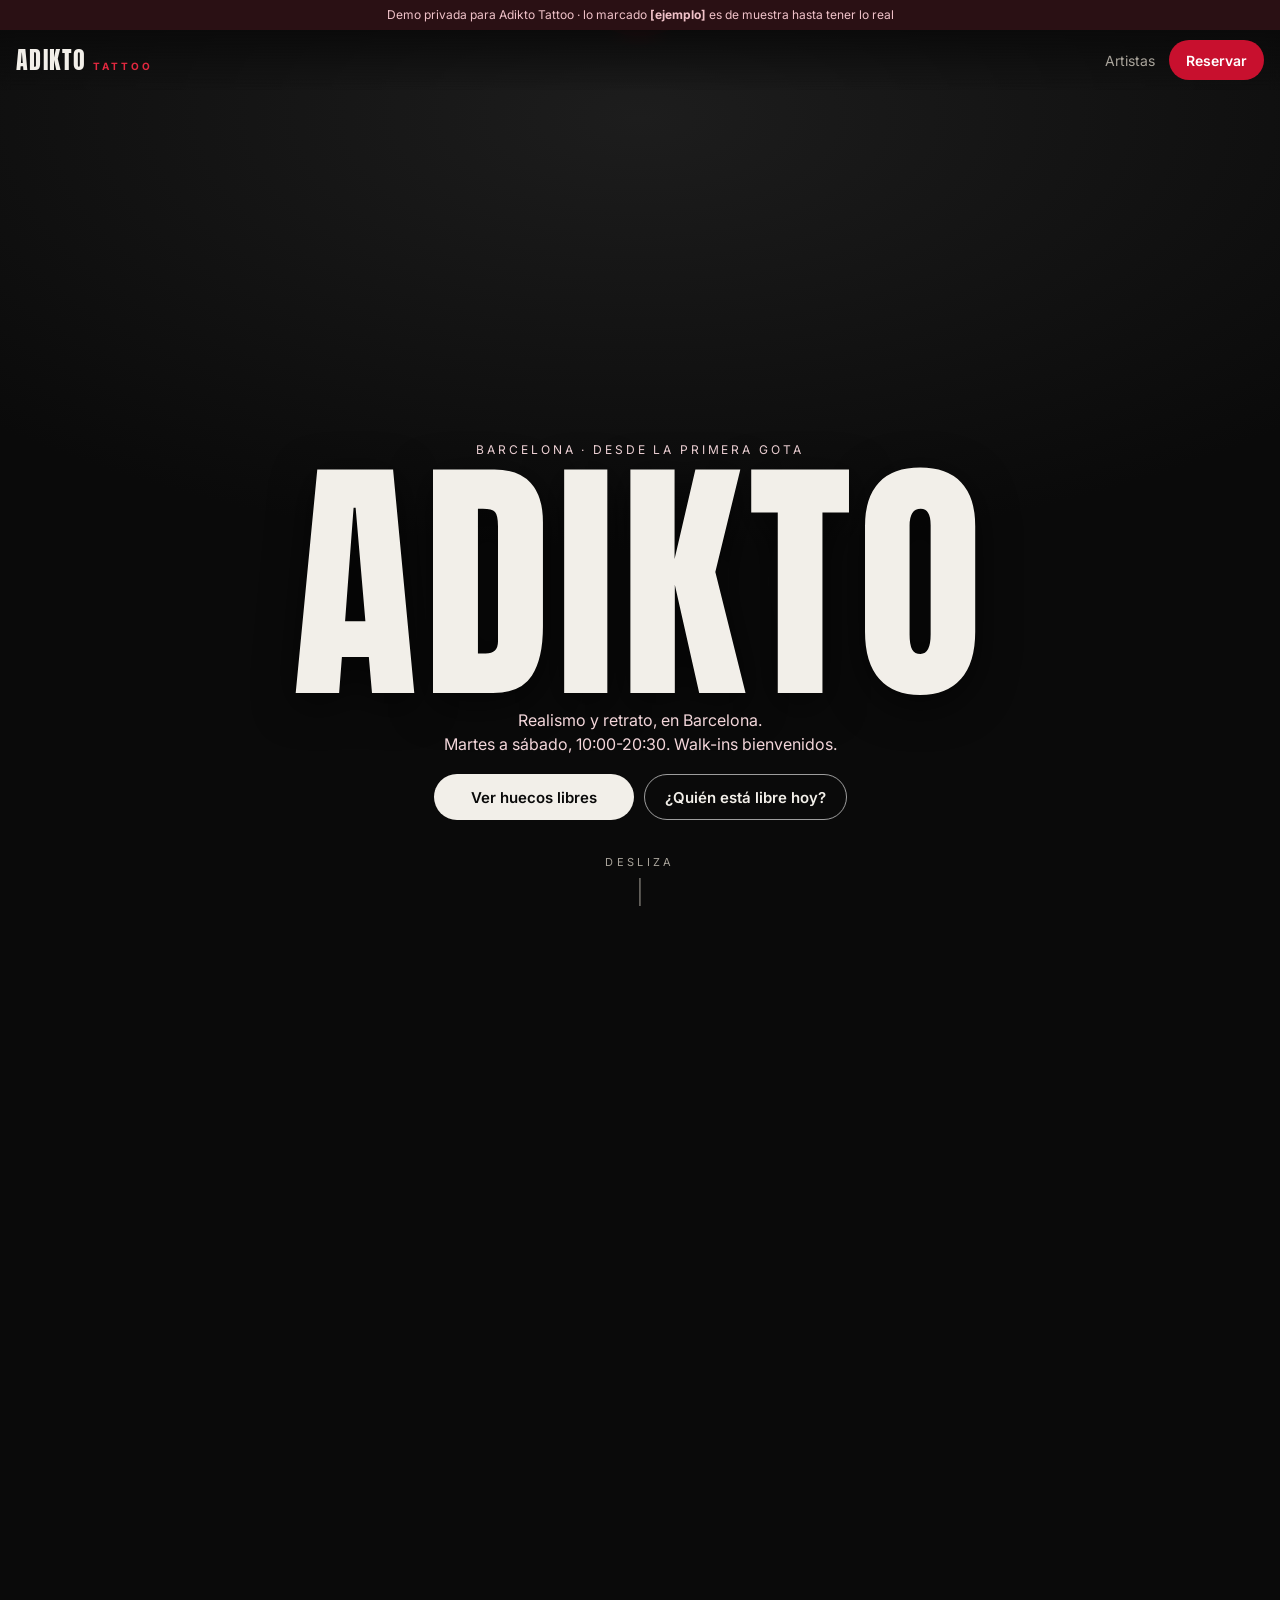
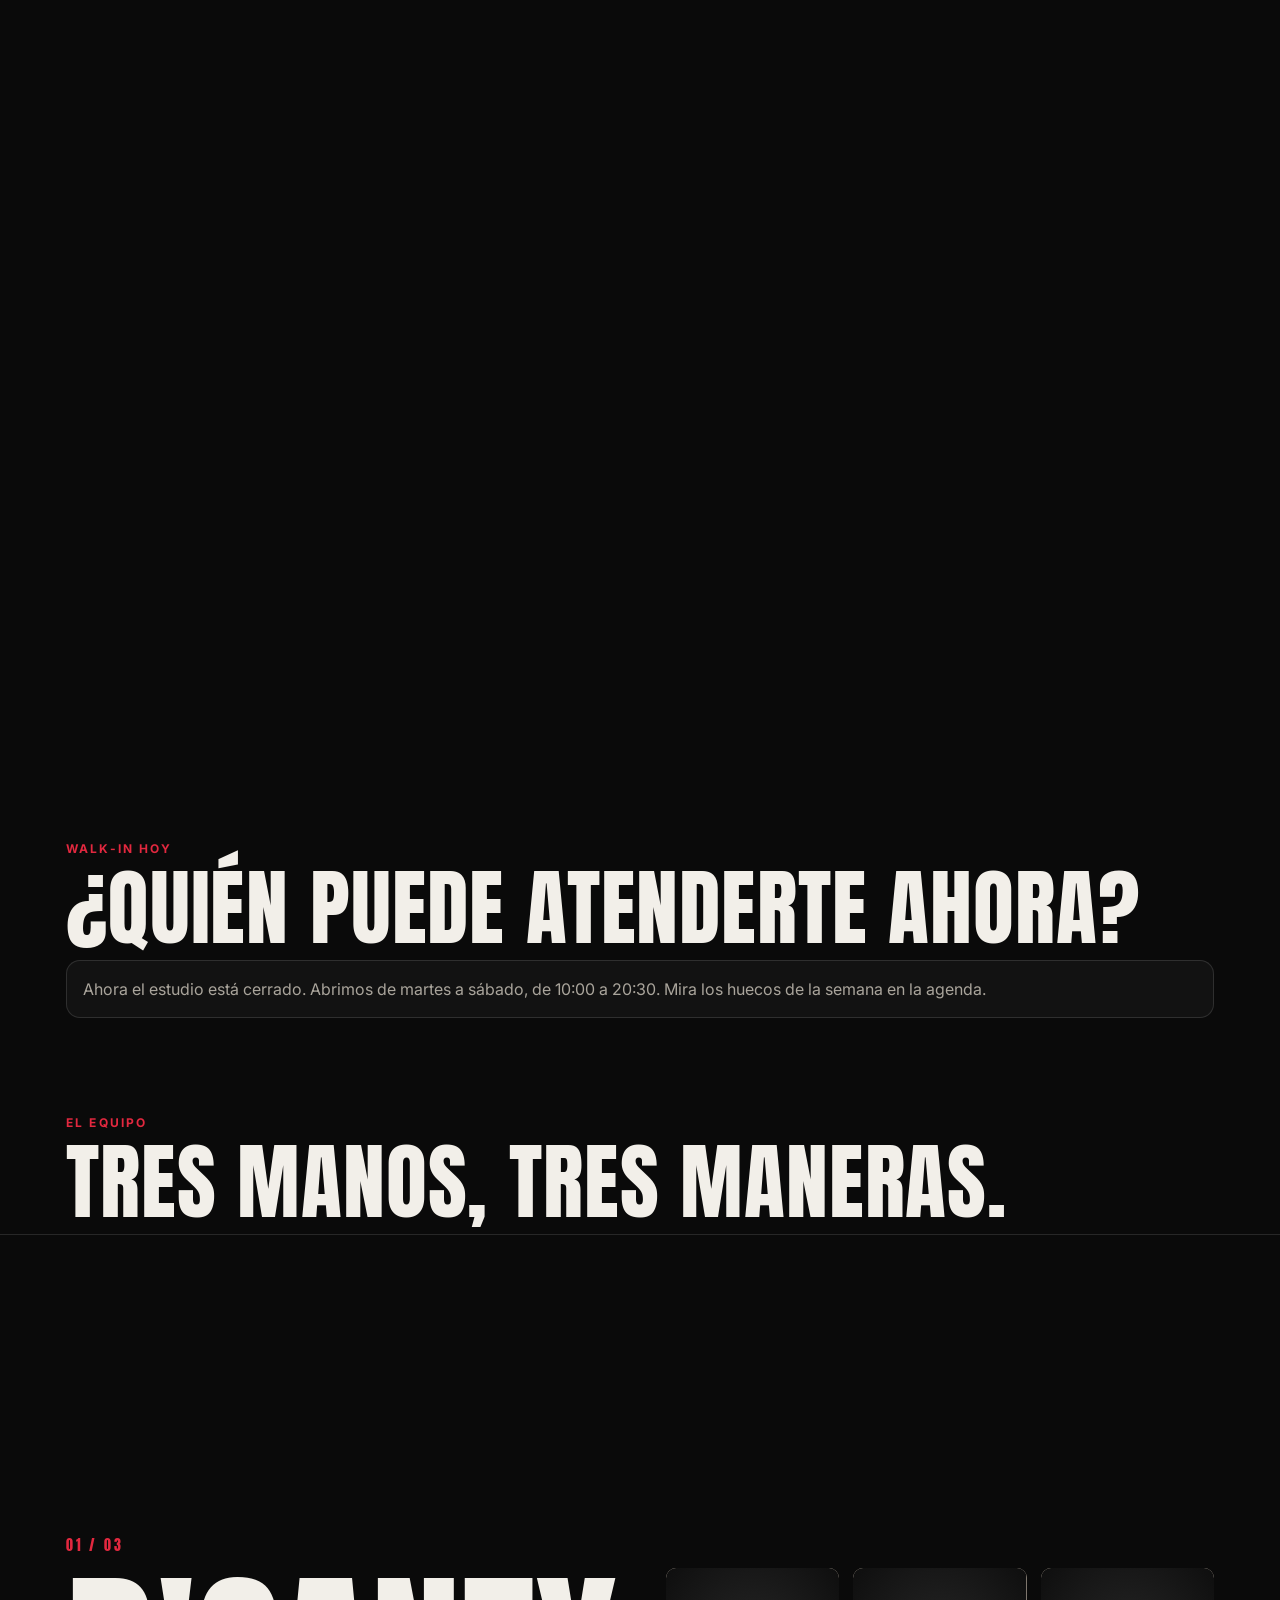
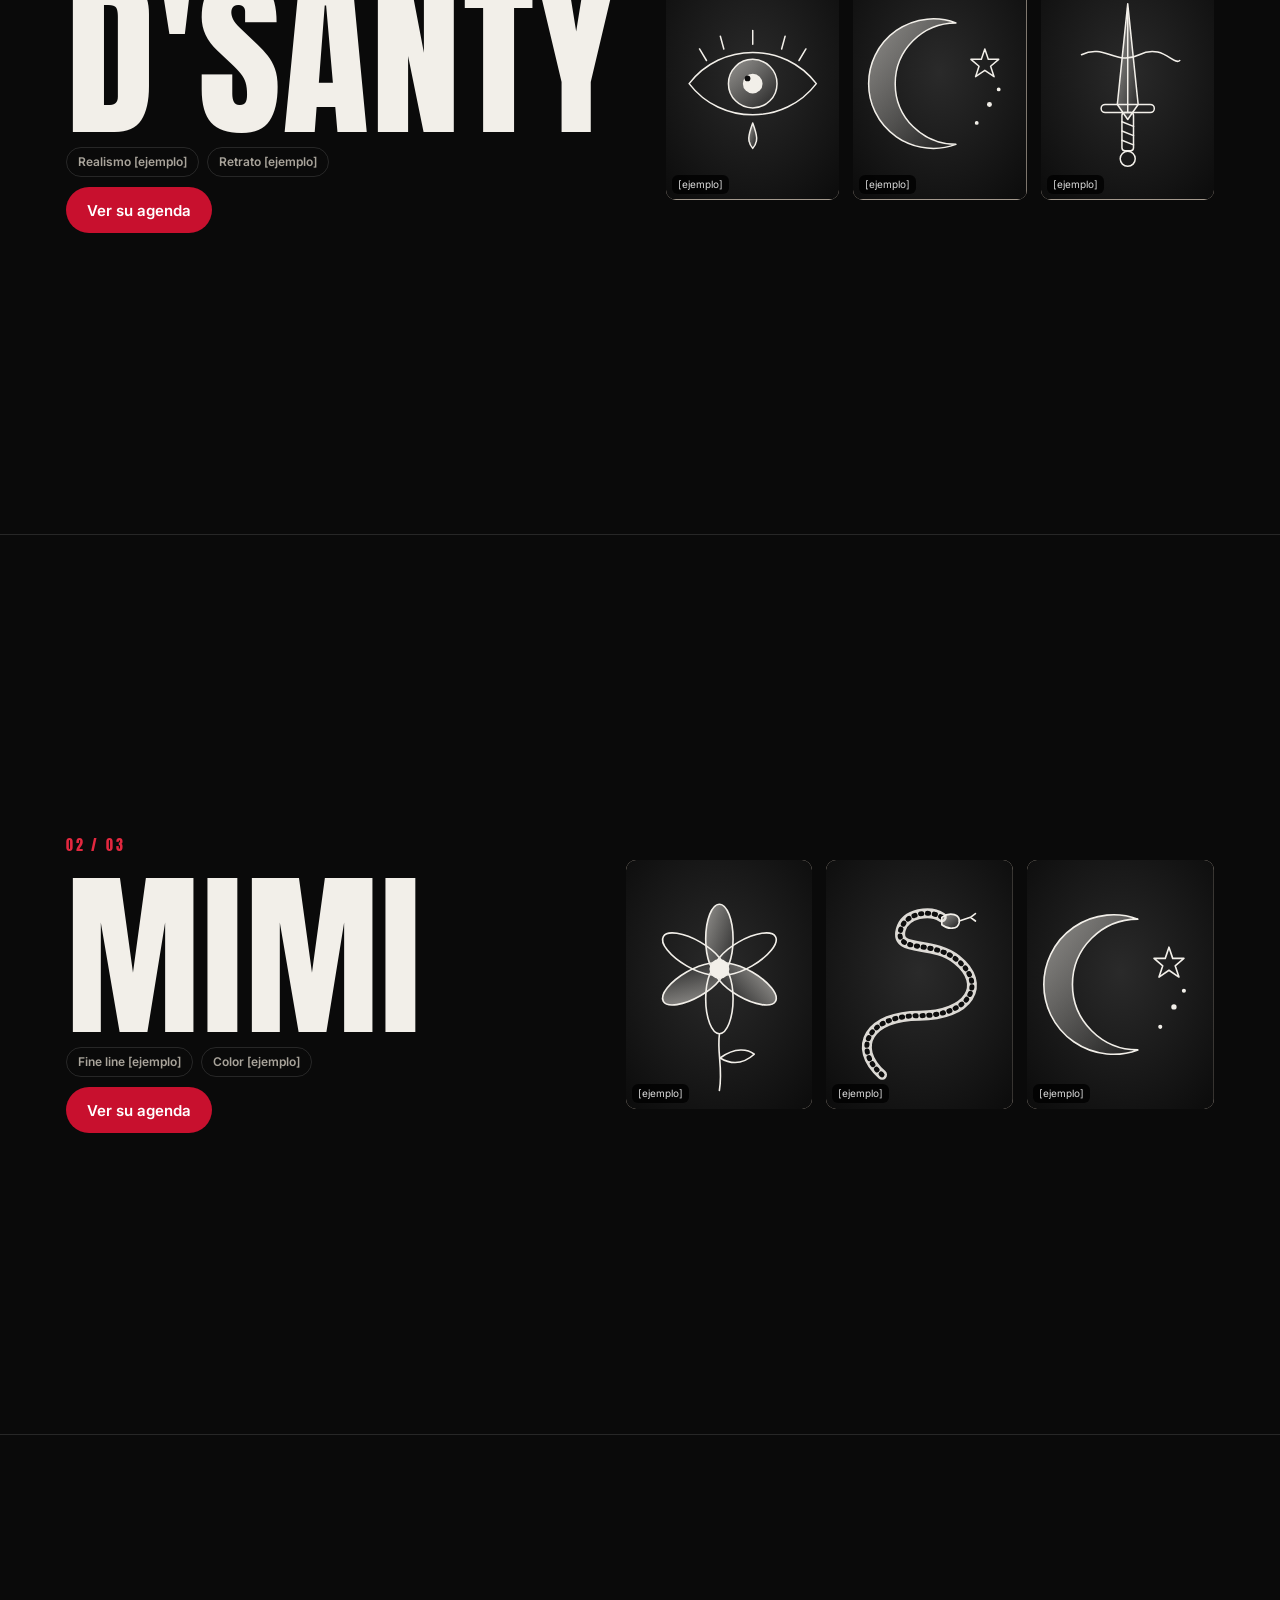
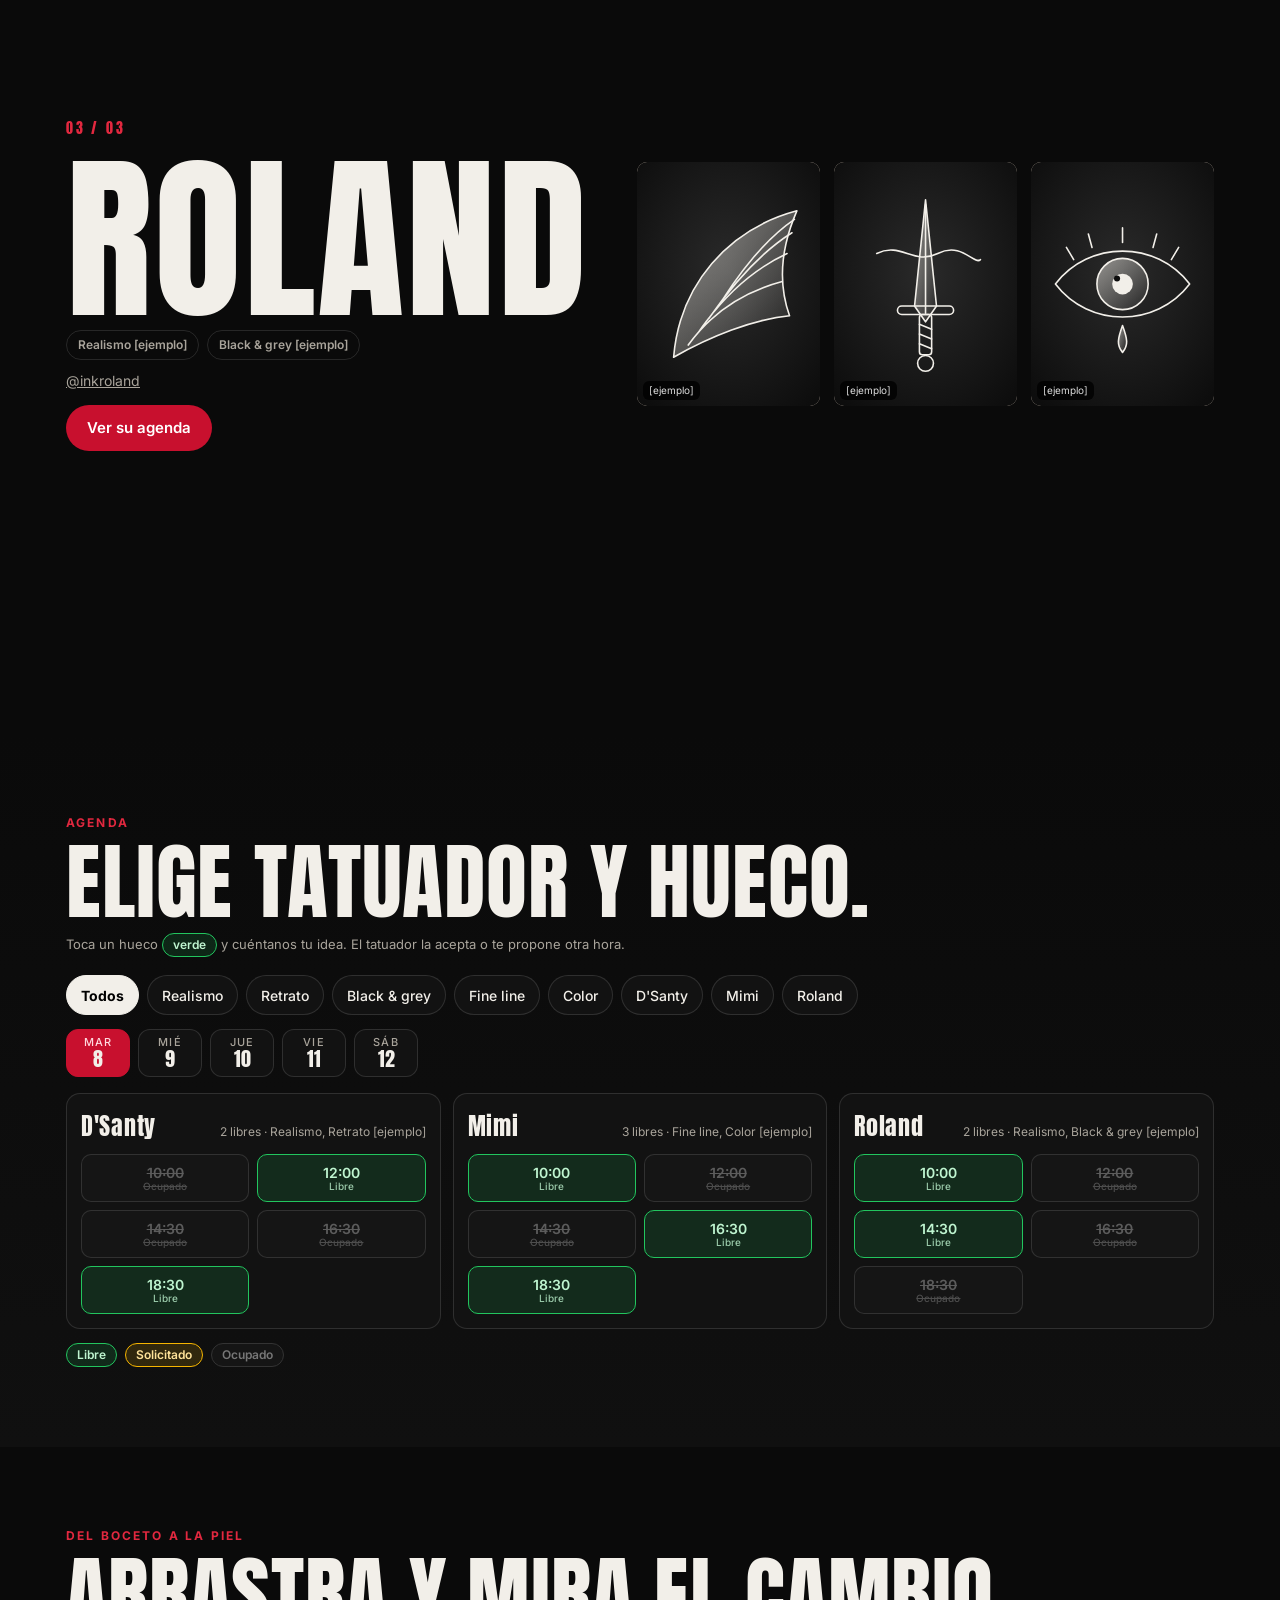
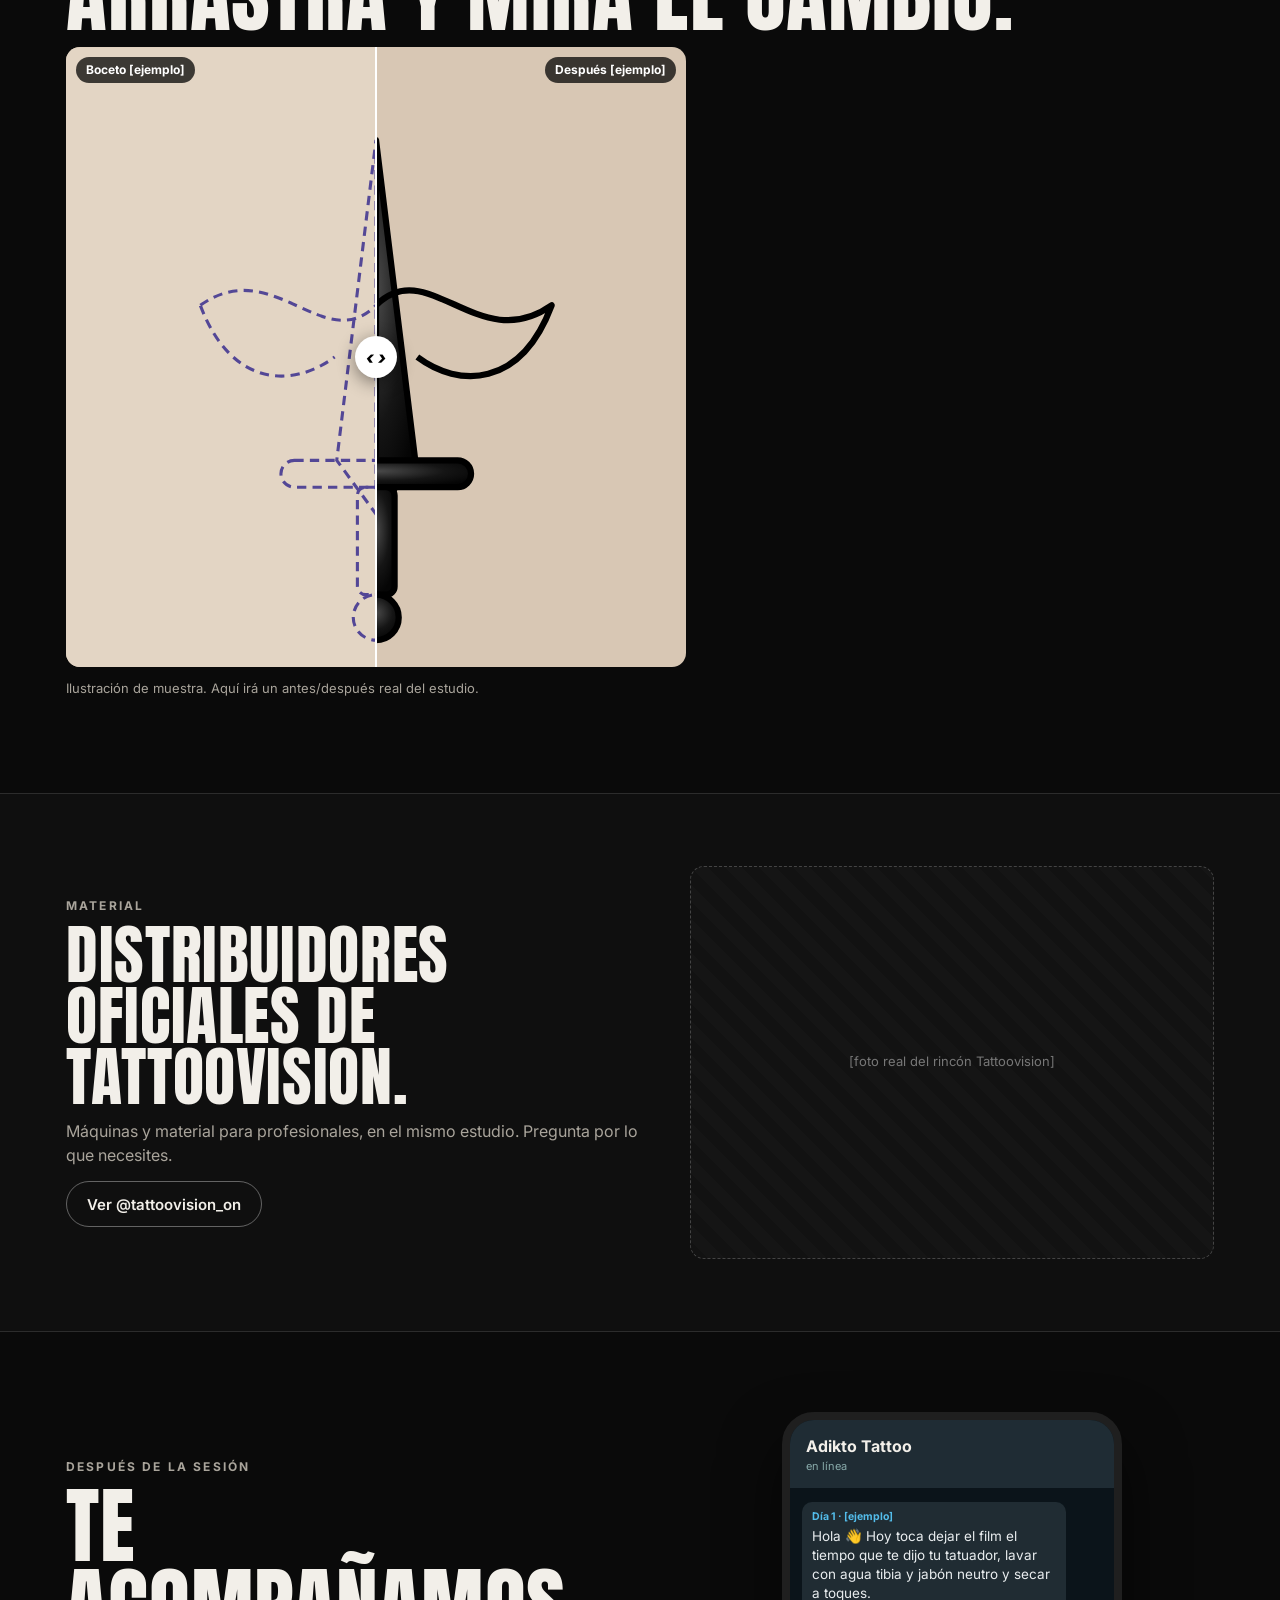
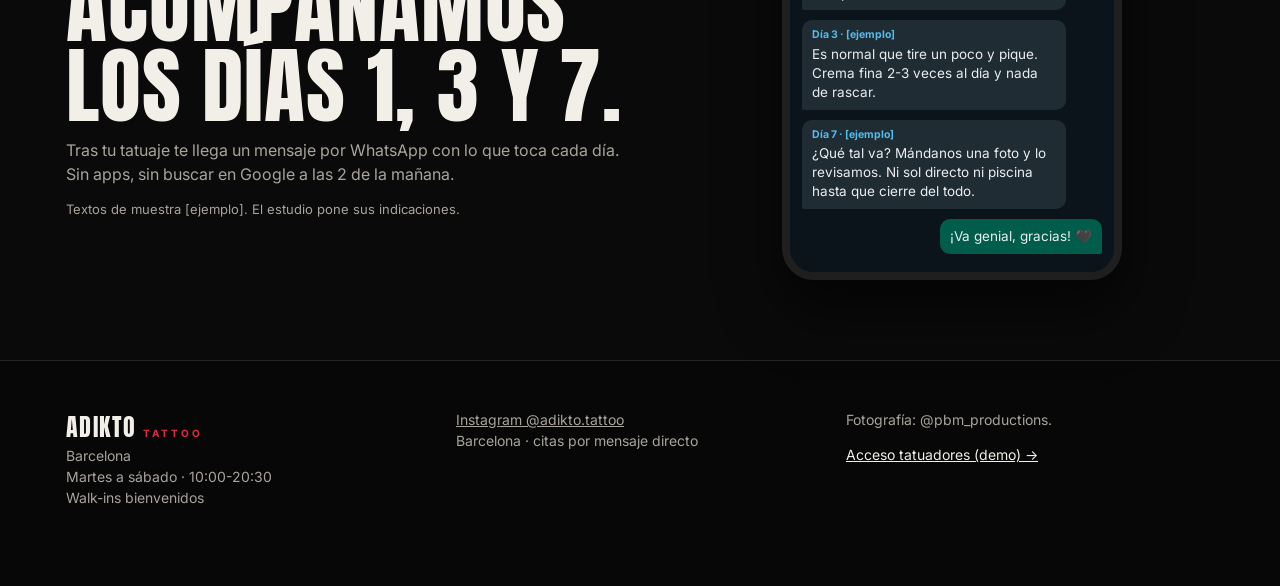
==== adikto/index.html @ a3f1db1e "Demo Adikto Tattoo (agenda, panel del tatuador, walk-in y web) · genérica con datos de su Instagram " ====
<!doctype html>
<html lang="es">
<head>
<meta charset="utf-8">
<meta name="viewport" content="width=device-width,initial-scale=1,viewport-fit=cover">
<meta name="robots" content="noindex,nofollow">
<link rel="icon" href="data:image/svg+xml,%3Csvg xmlns=%22http://www.w3.org/2000/svg%22 viewBox=%220 0 16 16%22%3E%3Ccircle cx=%228%22 cy=%229%22 r=%226%22 fill=%22%23c8102e%22/%3E%3C/svg%3E">
<title>Adikto Tattoo · Barcelona</title>
<link rel="preconnect" href="https://fonts.googleapis.com">
<link rel="preconnect" href="https://fonts.gstatic.com" crossorigin>
<link href="https://fonts.googleapis.com/css2?family=Anton&family=Inter:wght@400;500;600;700;800&display=swap" rel="stylesheet">
<link rel="stylesheet" href="estilo.css">
</head>
<body>
<div class="franja">Demo privada para Adikto Tattoo · lo marcado <b>[ejemplo]</b> es de muestra hasta tener lo real</div>

<header class="cab" id="cab">
  <a class="logo" href="#intro" aria-label="Adikto Tattoo, inicio">ADIKTO<span>TATTOO</span></a>
  <nav class="cab-nav">
    <a href="#artistas">Artistas</a>
    <a href="#agenda" class="btn btn-tinta">Reservar</a>
  </nav>
</header>

<main>
<!-- 1. ENTRADA: gota de tinta → logo (scroll) -->
<section class="intro" id="intro" aria-label="Entrada">
  <div class="intro-fijo">
    <svg class="intro-svg" viewBox="0 0 400 800" preserveAspectRatio="xMidYMid slice" aria-hidden="true">
      <defs>
        <filter id="tinta" x="-50%" y="-50%" width="200%" height="200%">
          <feTurbulence type="fractalNoise" baseFrequency="0.018" numOctaves="3" seed="7" result="r"/>
          <feDisplacementMap in="SourceGraphic" in2="r" scale="38"/>
        </filter>
        <radialGradient id="gGota" cx="38%" cy="35%" r="70%"><stop offset="0" stop-color="#ff5a6e"/><stop offset=".45" stop-color="#c8102e"/><stop offset="1" stop-color="#5c0613"/></radialGradient>
        <radialGradient id="gMancha" cx="50%" cy="50%" r="50%"><stop offset="0" stop-color="#a50d26"/><stop offset=".7" stop-color="#7d0a1d"/><stop offset="1" stop-color="#4a0510"/></radialGradient>
      </defs>
      <g id="aguja">
        <rect x="196" y="-40" width="8" height="190" rx="3" fill="#2b2b2b"/>
        <path d="M196 150 L200 196 L204 150 Z" fill="#8d8d8d"/>
      </g>
      <path id="gota" d="M200 0 C 214 22 222 36 222 50 A 22 22 0 1 1 178 50 C 178 36 186 22 200 0 Z" fill="url(#gGota)" transform="translate(0,190)"/>
      <g id="mancha" filter="url(#tinta)"><circle cx="200" cy="560" r="1" fill="url(#gMancha)"/></g>
    </svg>
    <div class="intro-txt">
      <p class="intro-pre">Barcelona · desde la primera gota</p>
      <h1 class="intro-logo" id="introLogo">ADIKTO</h1>
      <p class="intro-sub" id="introSub">Realismo y retrato, en Barcelona.<br>Martes a sábado, 10:00-20:30. Walk-ins bienvenidos.</p>
      <div class="intro-cta" id="introCta"><a href="#agenda" class="btn btn-tinta">Ver huecos libres</a><a href="#walkin" class="btn btn-borde">¿Quién está libre hoy?</a></div>
    </div>
    <div class="baja" id="baja" aria-hidden="true">Desliza</div>
  </div>
</section>

<!-- 2. WALK-IN HOY -->
<section class="walkin" id="walkin" aria-labelledby="wTit">
  <div class="caja">
    <p class="eti">Walk-in hoy</p>
    <h2 id="wTit">¿Quién puede atenderte ahora?</h2>
    <div id="walkinLista" class="walkin-lista" aria-live="polite"></div>
  </div>
</section>

<!-- 3. ARTISTAS: una parada por tatuador -->
<section id="artistas" aria-label="Artistas">
  <div class="artistas-cab caja"><p class="eti">El equipo</p><h2>Tres manos, tres maneras.</h2></div>
  <div id="paradas"></div>
</section>

<!-- 4. AGENDA -->
<section class="agenda" id="agenda" aria-labelledby="aTit">
  <div class="caja">
    <p class="eti">Agenda</p>
    <h2 id="aTit">Elige tatuador y hueco.</h2>
    <p class="nota">Toca un hueco <span class="pild libre">verde</span> y cuéntanos tu idea. El tatuador la acepta o te propone otra hora.</p>
    <div class="filtros" role="group" aria-label="Filtrar por estilo" id="filtros"></div>
    <div class="dias" role="tablist" aria-label="Día" id="dias"></div>
    <div id="rejilla" class="rejilla"></div>
    <div class="leyenda"><span class="pild libre">Libre</span><span class="pild solicitado">Solicitado</span><span class="pild ocupado">Ocupado</span></div>
    <div class="mis" id="mis" hidden>
      <h3>Tus solicitudes</h3>
      <ul id="misLista"></ul>
    </div>
  </div>
</section>

<!-- 5. ANTES / DESPUÉS -->
<section class="antes" id="antes" aria-labelledby="adTit">
  <div class="caja">
    <p class="eti">Del boceto a la piel</p>
    <h2 id="adTit">Arrastra y mira el cambio.</h2>
    <div class="ad" id="ad">
      <div class="ad-capa ad-despues" aria-hidden="true">
        <svg viewBox="0 0 600 600" preserveAspectRatio="xMidYMid slice"><use href="#pieza-rosa" class="sombreada"/></svg>
        <span class="ad-et">Después [ejemplo]</span>
      </div>
      <div class="ad-capa ad-antes" id="adAntes" aria-hidden="true">
        <svg viewBox="0 0 600 600" preserveAspectRatio="xMidYMid slice"><use href="#pieza-rosa" class="linea"/></svg>
        <span class="ad-et izq">Boceto [ejemplo]</span>
      </div>
      <div class="ad-raya" id="adRaya" aria-hidden="true"><i></i></div>
      <input type="range" min="0" max="100" value="50" id="adRango" aria-label="Comparar boceto y resultado">
    </div>
    <p class="nota">Ilustración de muestra. Aquí irá un antes/después real del estudio.</p>
  </div>
</section>

<!-- 6. TATTOOVISION -->
<section class="tv" id="tattoovision" aria-labelledby="tvTit">
  <div class="caja tv-caja">
    <div>
      <p class="eti">Material</p>
      <h2 id="tvTit">Distribuidores oficiales de Tattoovision.</h2>
      <p>Máquinas y material para profesionales, en el mismo estudio. Pregunta por lo que necesites.</p>
      <a class="btn btn-borde" href="https://www.instagram.com/tattoovision_on/" target="_blank" rel="noopener">Ver @tattoovision_on</a>
    </div>
    <div class="tv-hueco">[foto real del rincón Tattoovision]</div>
  </div>
</section>

<!-- 7. CUIDADOS POR WHATSAPP -->
<section class="cuidados" id="cuidados" aria-labelledby="cTit">
  <div class="caja cuid-caja">
    <div>
      <p class="eti">Después de la sesión</p>
      <h2 id="cTit">Te acompañamos los días 1, 3 y 7.</h2>
      <p>Tras tu tatuaje te llega un mensaje por WhatsApp con lo que toca cada día. Sin apps, sin buscar en Google a las 2 de la mañana.</p>
      <p class="nota">Textos de muestra [ejemplo]. El estudio pone sus indicaciones.</p>
    </div>
    <div class="movil" aria-label="Ejemplo de mensajes de WhatsApp">
      <div class="movil-cab"><b>Adikto Tattoo</b><small>en línea</small></div>
      <div class="chat">
        <div class="msg"><small>Día 1 · [ejemplo]</small>Hola 👋 Hoy toca dejar el film el tiempo que te dijo tu tatuador, lavar con agua tibia y jabón neutro y secar a toques.</div>
        <div class="msg"><small>Día 3 · [ejemplo]</small>Es normal que tire un poco y pique. Crema fina 2-3 veces al día y nada de rascar.</div>
        <div class="msg"><small>Día 7 · [ejemplo]</small>¿Qué tal va? Mándanos una foto y lo revisamos. Ni sol directo ni piscina hasta que cierre del todo.</div>
        <div class="msg yo">¡Va genial, gracias! 🖤</div>
      </div>
    </div>
  </div>
</section>
</main>

<footer class="pie">
  <div class="caja pie-caja">
    <div><div class="logo">ADIKTO<span>TATTOO</span></div><p>Barcelona<br>Martes a sábado · 10:00-20:30<br>Walk-ins bienvenidos</p></div>
    <div><p><a href="https://www.instagram.com/adikto.tattoo/" target="_blank" rel="noopener">Instagram @adikto.tattoo</a><br>Barcelona · citas por mensaje directo</p></div>
    <div><p class="nota">Fotografía: @pbm_productions.</p><p><a href="panel.html" class="enlace-panel">Acceso tatuadores (demo) →</a></p></div>
  </div>
</footer>

<!-- FORMULARIO DE SOLICITUD -->
<dialog class="modal" id="modal" aria-labelledby="mTit">
  <form method="dialog" id="form" novalidate>
    <button type="button" class="cerrar" id="cerrar" aria-label="Cerrar">×</button>
    <p class="eti" id="mHueco"></p>
    <h3 id="mTit">Cuéntanos tu idea</h3>
    <label>Tu nombre<input name="nombre" required maxlength="60" autocomplete="name"></label>
    <label>WhatsApp o Instagram <small>(opcional)</small><input name="contacto" maxlength="40"></label>
    <label>Idea<textarea name="idea" required maxlength="600" rows="3" placeholder="Ej.: retrato de mi abuela en negro y gris"></textarea></label>
    <div class="dos">
      <label>Zona<select name="zona"><option>Brazo</option><option>Antebrazo</option><option>Pierna</option><option>Espalda</option><option>Pecho</option><option>Mano</option><option>Otra</option></select></label>
      <label>Tamaño<select name="tamano"><option>Pequeño (hasta 5 cm)</option><option>Mediano (5-15 cm)</option><option>Grande (15-30 cm)</option><option>Manga o pieza grande</option></select></label>
    </div>
    <label class="foto">Foto de referencia <small>(opcional)</small><input type="file" name="foto" accept="image/*"><img id="fotoPrev" alt="" hidden></label>
    <p class="error" id="mError" role="alert"></p>
    <button type="submit" class="btn btn-tinta ancho">Enviar solicitud</button>
    <p class="nota">Demo: la solicitud se guarda solo en este navegador.</p>
  </form>
</dialog>
<div class="aviso" id="aviso" role="status" aria-live="polite"></div>

<!-- Pieza de muestra (rosa) para antes/después -->
<svg width="0" height="0" style="position:absolute" aria-hidden="true">
  <defs>
    <filter id="sombreado" x="0" y="0" width="100%" height="100%">
      <feTurbulence type="fractalNoise" baseFrequency="0.9" numOctaves="2" seed="3" result="g"/>
      <feColorMatrix in="g" type="saturate" values="0" result="gg"/>
      <feComposite in="SourceGraphic" in2="gg" operator="arithmetic" k1="0.25" k2="0.85" k3="0" k4="0"/>
    </filter>
    <radialGradient id="gPetalo" cx="50%" cy="40%" r="60%"><stop offset="0" stop-color="#4a4a4a"/><stop offset=".6" stop-color="#151515"/><stop offset="1" stop-color="#050505"/></radialGradient>
    <g id="pieza-rosa">
      <path d="M300 90 L338 400 L300 452 L262 400 Z"/>
      <path d="M300 104 L300 430" fill="none"/>
      <rect x="208" y="400" width="184" height="26" rx="13"/>
      <rect x="282" y="426" width="36" height="104" rx="8"/>
      <circle cx="300" cy="552" r="22"/>
      <path d="M130 250 C 200 200 250 300 300 250 C 350 200 400 300 470 250 C 440 330 380 330 340 300 M130 250 C 160 330 220 330 260 300" fill="none"/>
    </g>
  </defs>
</svg>

<script src="app.js"></script>
<script src="web.js"></script>
</body>
</html>
---- adikto/estilo.css ----
/* estilo.css · Adikto demo · móvil primero */
:root{
  --fondo:#0a0a0a; --fondo2:#121212; --tx:#f2efe9; --tx2:#a9a49b; --linea:rgba(255,255,255,.12);
  --rojo:#c8102e; --rojo2:#e2283f; --libre:#22c55e; --libre-f:rgba(34,197,94,.14); --sol:#f5b400; --sol-f:rgba(245,180,0,.14);
  --ocu:#3a3a3a; --rad:14px; --gut:16px;
  --display:"Anton","Impact","Arial Narrow",sans-serif; --texto:"Inter",system-ui,-apple-system,"Segoe UI",Roboto,Arial,sans-serif;
}
*{box-sizing:border-box}
html{scroll-behavior:smooth;overflow-x:clip}
body{margin:0;background:var(--fondo);color:var(--tx);font-family:var(--texto);font-size:16px;line-height:1.5;-webkit-font-smoothing:antialiased;overflow-x:clip}
a{color:inherit}
img,svg{display:block;max-width:100%}
h1,h2,h3{font-family:var(--display);font-weight:400;letter-spacing:.01em;line-height:.95;margin:0 0 12px;text-transform:uppercase}
h2{font-size:clamp(38px,9vw,84px)}
h3{font-size:26px}
p{margin:0 0 14px}
.caja{max-width:1180px;margin:0 auto;padding:0 var(--gut)}
.eti{font-size:12px;font-weight:700;letter-spacing:.18em;text-transform:uppercase;color:var(--rojo2);margin:0 0 10px}
.nota{font-size:13px;color:var(--tx2)}
.franja{font-size:12px;text-align:center;padding:6px 12px;background:#2a1014;color:#f0c2c9;position:relative;z-index:30}
.btn{display:inline-flex;align-items:center;justify-content:center;gap:8px;min-height:46px;padding:0 20px;border-radius:999px;font:600 15px var(--texto);text-decoration:none;cursor:pointer;border:1px solid transparent;transition:transform .15s,background .2s,border-color .2s}
.btn:active{transform:scale(.97)}
.btn-tinta{background:var(--rojo);color:#fff}
.btn-tinta:hover{background:var(--rojo2)}
.btn-borde{background:transparent;color:var(--tx);border-color:rgba(255,255,255,.35)}
.btn-borde:hover{border-color:#fff}
.ancho{width:100%}
:focus-visible{outline:2px solid var(--sol);outline-offset:3px}

/* cabecera */
.cab{position:sticky;top:0;z-index:20;display:flex;justify-content:space-between;align-items:center;padding:10px var(--gut);background:linear-gradient(#0a0a0aee,#0a0a0a00);backdrop-filter:blur(6px)}
.logo{font-family:var(--display);font-size:24px;letter-spacing:.06em;text-decoration:none;display:flex;align-items:baseline;gap:6px}
.logo span{font-family:var(--texto);font-size:10px;font-weight:700;letter-spacing:.3em;color:var(--rojo2)}
.cab-nav{display:flex;align-items:center;gap:14px}
.cab-nav a:not(.btn){font-size:14px;text-decoration:none;color:var(--tx2)}
.cab-nav .btn{min-height:40px;padding:0 16px;font-size:14px}
@media (max-width:420px){.cab-nav a:not(.btn){display:none}}

/* entrada */
.intro{height:260vh;position:relative;margin-top:-62px}
.intro-fijo{position:sticky;top:0;height:100vh;height:100svh;overflow:hidden;background:radial-gradient(120% 80% at 50% 10%,#1d1d1d 0,#0a0a0a 60%)}
.intro-svg{position:absolute;inset:0;width:100%;height:100%}
.intro-txt{position:absolute;inset:auto 0 12% 0;padding:0 var(--gut);text-align:center;z-index:2}
.intro-pre{font-size:12px;letter-spacing:.24em;text-transform:uppercase;color:#f3d6da;opacity:var(--p1,0);transition:opacity .3s}
.intro-logo{font-size:clamp(84px,27vw,260px);line-height:.85;margin:0 0 14px;color:var(--tx);transform:scale(calc(1.25 - var(--p,0)*.25));opacity:var(--p,0);letter-spacing:.02em;text-shadow:0 10px 40px rgba(0,0,0,.6)}
.intro-sub{color:#f3d6da;max-width:520px;margin:0 auto 18px;opacity:var(--p2,0);transform:translateY(calc((1 - var(--p2,0))*16px))}
.intro-cta{display:flex;gap:10px;justify-content:center;flex-wrap:wrap;opacity:var(--p2,0);transform:translateY(calc((1 - var(--p2,0))*16px))}
.intro-cta .btn{min-width:200px}
.intro-cta .btn-tinta{background:var(--tx);color:#0a0a0a}
.intro-cta .btn-borde{border-color:rgba(255,255,255,.6)}
.hueco-ia{position:absolute;top:70px;right:var(--gut);font-size:11px;color:#8a8a8a;border:1px dashed #555;border-radius:8px;padding:5px 8px;max-width:210px;z-index:3;background:#0a0a0acc}
.baja{position:absolute;bottom:22px;left:50%;transform:translateX(-50%);font-size:11px;letter-spacing:.3em;text-transform:uppercase;color:var(--tx2);opacity:calc(1 - var(--p1,0)*3)}
.baja::after{content:"";display:block;width:1px;height:28px;background:var(--tx2);margin:8px auto 0;animation:baja 1.6s infinite}
@keyframes baja{0%{transform:scaleY(0);transform-origin:top}50%{transform:scaleY(1);transform-origin:top}51%{transform-origin:bottom}100%{transform:scaleY(0);transform-origin:bottom}}

/* walk-in */
.walkin{padding:72px 0 40px;background:var(--fondo)}
.walkin-lista{display:grid;gap:10px;margin-top:8px}
.wk{display:flex;align-items:center;justify-content:space-between;gap:12px;background:var(--fondo2);border:1px solid var(--linea);border-radius:var(--rad);padding:14px 16px}
.wk b{font-size:18px}
.wk small{display:block;color:var(--tx2);font-size:13px}
.punto{display:inline-block;width:10px;height:10px;border-radius:50%;background:var(--libre);box-shadow:0 0 0 4px var(--libre-f);margin-right:8px;animation:late 2s infinite}
@keyframes late{50%{box-shadow:0 0 0 8px rgba(34,197,94,0)}}
.wk-cerrado{color:var(--tx2);background:var(--fondo2);border:1px solid var(--linea);border-radius:var(--rad);padding:16px}

/* artistas */
.artistas-cab{padding-top:56px}
.parada{min-height:100vh;min-height:100svh;display:flex;align-items:center;padding:56px 0;position:relative;border-top:1px solid var(--linea)}
.parada .caja{width:100%;display:grid;gap:22px}
.par-num{font-family:var(--display);font-size:14px;color:var(--rojo2);letter-spacing:.2em}
.par-nombre{font-size:clamp(64px,19vw,180px);margin:0}
.par-estilos{display:flex;gap:8px;flex-wrap:wrap;margin:6px 0 10px}
.chip{font-size:12px;font-weight:600;border:1px solid var(--linea);border-radius:999px;padding:5px 11px;color:var(--tx2)}
.piezas{display:grid;grid-template-columns:repeat(3,1fr);gap:8px}
.pieza{position:relative;aspect-ratio:3/4;border-radius:10px;overflow:hidden;background:#d9cbbb;transform:translateY(var(--y,30px));opacity:var(--o,0);transition:transform .9s cubic-bezier(.2,.7,.2,1),opacity .9s}
.pieza svg{width:100%;height:100%}
.pieza span{position:absolute;left:6px;bottom:6px;font-size:10px;background:#000c;color:#ddd;border-radius:6px;padding:2px 6px}
.visto .pieza{--y:0;--o:1}
.visto .pieza:nth-child(2){transition-delay:.12s}
.visto .pieza:nth-child(3){transition-delay:.24s}
.par-ig{font-size:14px;color:var(--tx2)}
@media (min-width:900px){
  .parada .caja{grid-template-columns:1fr 1.15fr;align-items:center;gap:48px}
  .piezas{gap:14px}
}

/* agenda */
.agenda{padding:80px 0;background:linear-gradient(#0a0a0a,#101010)}
.filtros,.dias{display:flex;gap:8px;overflow-x:auto;padding:4px 0 10px;scrollbar-width:none;margin:0 calc(var(--gut)*-1);padding-left:var(--gut);padding-right:var(--gut)}
.filtros::-webkit-scrollbar,.dias::-webkit-scrollbar{display:none}
.filtros button,.dias button{flex:0 0 auto;background:var(--fondo2);color:var(--tx);border:1px solid var(--linea);border-radius:999px;min-height:40px;padding:0 14px;font:500 14px var(--texto);cursor:pointer}
.filtros button[aria-pressed=true]{background:var(--tx);color:#000;border-color:var(--tx);font-weight:700}
.dias button{border-radius:12px;min-width:64px;display:flex;flex-direction:column;align-items:center;justify-content:center;padding:6px 10px;line-height:1.1}
.dias button b{font-size:20px;font-family:var(--display);font-weight:400}
.dias button small{font-size:11px;text-transform:uppercase;letter-spacing:.1em;color:var(--tx2)}
.dias button[aria-selected=true]{background:var(--rojo);border-color:var(--rojo)}
.dias button[aria-selected=true] small{color:#ffd9de}
.rejilla{display:grid;gap:12px;margin-top:6px}
.fila{background:var(--fondo2);border:1px solid var(--linea);border-radius:var(--rad);padding:14px}
.fila-cab{display:flex;justify-content:space-between;align-items:baseline;margin-bottom:10px;gap:10px}
.fila-cab b{font-family:var(--display);font-weight:400;font-size:24px;letter-spacing:.03em}
.fila-cab small{color:var(--tx2);font-size:12px;text-align:right}
.huecos{display:grid;grid-template-columns:repeat(auto-fill,minmax(92px,1fr));gap:8px}
.hueco{min-height:48px;border-radius:10px;border:1px solid var(--linea);background:#1a1a1a;color:var(--tx2);font:600 14px var(--texto);cursor:pointer;display:flex;flex-direction:column;align-items:center;justify-content:center;line-height:1.1}
.hueco small{font-size:10px;font-weight:500;opacity:.8}
.hueco.libre{background:var(--libre-f);border-color:var(--libre);color:#bff5d0}
.hueco.libre:hover{background:rgba(34,197,94,.28)}
.hueco.solicitado{background:var(--sol-f);border-color:var(--sol);color:#ffe39a}
.hueco.ocupado{background:#151515;color:#5c5c5c;text-decoration:line-through}
.hueco.pasado{background:#121212;color:#444;cursor:not-allowed}
.vacio{color:var(--tx2);padding:20px;text-align:center;border:1px dashed var(--linea);border-radius:var(--rad)}
.leyenda{display:flex;gap:8px;flex-wrap:wrap;margin-top:14px}
.pild{display:inline-block;font-size:12px;font-weight:600;border-radius:999px;padding:2px 10px;border:1px solid}
.pild.libre{color:#bff5d0;border-color:var(--libre);background:var(--libre-f)}
.pild.solicitado{color:#ffe39a;border-color:var(--sol);background:var(--sol-f)}
.pild.ocupado{color:#777;border-color:#333;background:#151515}
.mis{margin-top:28px}
.mis h3{font-size:22px}
.mis ul{list-style:none;padding:0;margin:0;display:grid;gap:8px}
.mis li{background:var(--fondo2);border:1px solid var(--linea);border-radius:12px;padding:12px 14px;font-size:14px;display:flex;justify-content:space-between;gap:10px;flex-wrap:wrap}
.est{font-size:12px;font-weight:700;border-radius:999px;padding:2px 10px}
.est.pendiente{background:var(--sol-f);color:#ffe39a}
.est.aceptada{background:var(--libre-f);color:#bff5d0}
.est.propuesta{background:rgba(96,165,250,.15);color:#bcd8ff}
.est.rechazada{background:#2a1014;color:#f0a4ae}
@media (min-width:900px){.rejilla{grid-template-columns:repeat(3,1fr)}.huecos{grid-template-columns:1fr 1fr}}

/* antes / después */
.antes{padding:80px 0}
.ad{position:relative;aspect-ratio:1/1;max-width:620px;border-radius:var(--rad);overflow:hidden;background:#d8c7b4;margin:10px 0 12px;touch-action:pan-y}
.ad-capa{position:absolute;inset:0}
.ad-capa svg{width:100%;height:100%}
.ad-antes{clip-path:inset(0 calc(100% - var(--x,50%)) 0 0);background:#e3d5c4}
.linea{fill:none;stroke:#3b2f8f;stroke-width:3;stroke-dasharray:9 6;opacity:.85}
.sombreada{fill:url(#gPetalo);stroke:#000;stroke-width:6;stroke-linejoin:round}
.ad-et{position:absolute;right:10px;top:10px;font-size:12px;font-weight:700;background:#000b;color:#fff;border-radius:999px;padding:4px 10px}
.ad-et.izq{right:auto;left:10px}
.ad-raya{position:absolute;top:0;bottom:0;left:var(--x,50%);width:2px;background:#fff;transform:translateX(-1px);pointer-events:none}
.ad-raya i{position:absolute;top:50%;left:50%;width:42px;height:42px;border-radius:50%;background:#fff;transform:translate(-50%,-50%);box-shadow:0 4px 18px #0007}
.ad-raya i::before{content:"‹ ›";position:absolute;inset:0;display:grid;place-items:center;color:#000;font-weight:800;font-size:18px}
.ad input{position:absolute;inset:0;width:100%;height:100%;opacity:0;cursor:ew-resize;margin:0}

/* tattoovision */
.tv{padding:72px 0;background:#0f0f0f;border-top:1px solid var(--linea);border-bottom:1px solid var(--linea)}
.tv-caja{display:grid;gap:22px}
.tv h2{font-size:clamp(34px,7vw,64px)}
.tv p{color:var(--tx2)}
.tv-hueco{aspect-ratio:4/3;border:1px dashed #444;border-radius:var(--rad);display:grid;place-items:center;color:#777;font-size:13px;text-align:center;padding:16px;background:repeating-linear-gradient(45deg,#121212 0 12px,#151515 12px 24px)}
@media (min-width:900px){.tv-caja{grid-template-columns:1.1fr 1fr;align-items:center;gap:48px}}

/* cuidados */
.cuidados{padding:80px 0}
.cuid-caja{display:grid;gap:28px}
.cuid-caja p{color:var(--tx2)}
.movil{width:100%;max-width:340px;margin:0 auto;background:#0b141a;border:8px solid #1f1f1f;border-radius:32px;overflow:hidden;box-shadow:0 30px 60px #0009}
.movil-cab{background:#1f2c34;padding:14px 16px;display:flex;flex-direction:column}
.movil-cab small{color:#8aa;font-size:11px}
.chat{padding:14px 12px 18px;display:grid;gap:10px;background:#0b141a}
.msg{background:#202c33;border-radius:10px 10px 10px 2px;padding:8px 10px;font-size:13.5px;line-height:1.4;max-width:88%;color:#e9edef;opacity:var(--o,0);transform:translateY(var(--y,12px));transition:.6s}
.msg small{display:block;font-size:10.5px;color:#53bdeb;font-weight:700;margin-bottom:2px}
.msg.yo{background:#005c4b;justify-self:end;border-radius:10px 10px 2px 10px}
.visto .msg{--o:1;--y:0}
.visto .msg:nth-child(2){transition-delay:.35s}.visto .msg:nth-child(3){transition-delay:.7s}.visto .msg:nth-child(4){transition-delay:1.05s}
@media (min-width:900px){.cuid-caja{grid-template-columns:1.1fr 1fr;align-items:center;gap:48px}}

/* pie */
.pie{padding:48px 0 64px;border-top:1px solid var(--linea);background:#070707}
.pie-caja{display:grid;gap:22px}
.pie p{color:var(--tx2);font-size:14px}
.enlace-panel{color:var(--tx)}
@media (min-width:900px){.pie-caja{grid-template-columns:repeat(3,1fr)}}

/* modal */
.modal{border:1px solid var(--linea);border-radius:18px;background:#141414;color:var(--tx);padding:0;width:min(520px,calc(100vw - 24px));max-height:calc(100svh - 24px)}
.modal::backdrop{background:#000b;backdrop-filter:blur(4px)}
.modal form{padding:22px 18px 18px;display:grid;gap:12px;position:relative}
.modal h3{font-size:30px;margin:0}
.modal .eti{margin:0;padding-right:30px}
.modal label{display:grid;gap:6px;font-size:13px;font-weight:600;color:var(--tx2)}
.modal input,.modal textarea,.modal select{width:100%;font:16px var(--texto);color:var(--tx);background:#0d0d0d;border:1px solid #333;border-radius:10px;padding:11px 12px}
.modal input[type=file]{padding:9px;font-size:14px}
.modal .dos{display:grid;grid-template-columns:1fr 1fr;gap:10px}
.cerrar{position:absolute;top:10px;right:10px;width:40px;height:40px;border-radius:50%;border:1px solid var(--linea);background:transparent;color:var(--tx);font-size:22px;cursor:pointer}
#fotoPrev{max-height:110px;border-radius:8px;object-fit:cover}
.error{color:#ff8a99;font-size:14px;min-height:0;margin:0}
.error:empty{display:none}
.aviso{position:fixed;left:50%;bottom:20px;transform:translate(-50%,30px);opacity:0;background:#f2efe9;color:#000;font-weight:600;font-size:14px;border-radius:12px;padding:12px 16px;z-index:60;transition:.3s;max-width:calc(100vw - 32px);text-align:center;pointer-events:none}
.aviso.ver{opacity:1;transform:translate(-50%,0)}
.aviso.mal{background:#ff8a99}

@media (prefers-reduced-motion:reduce){
  html{scroll-behavior:auto}
  .pieza,.msg{transition:none}
  .punto,.baja::after{animation:none}
}
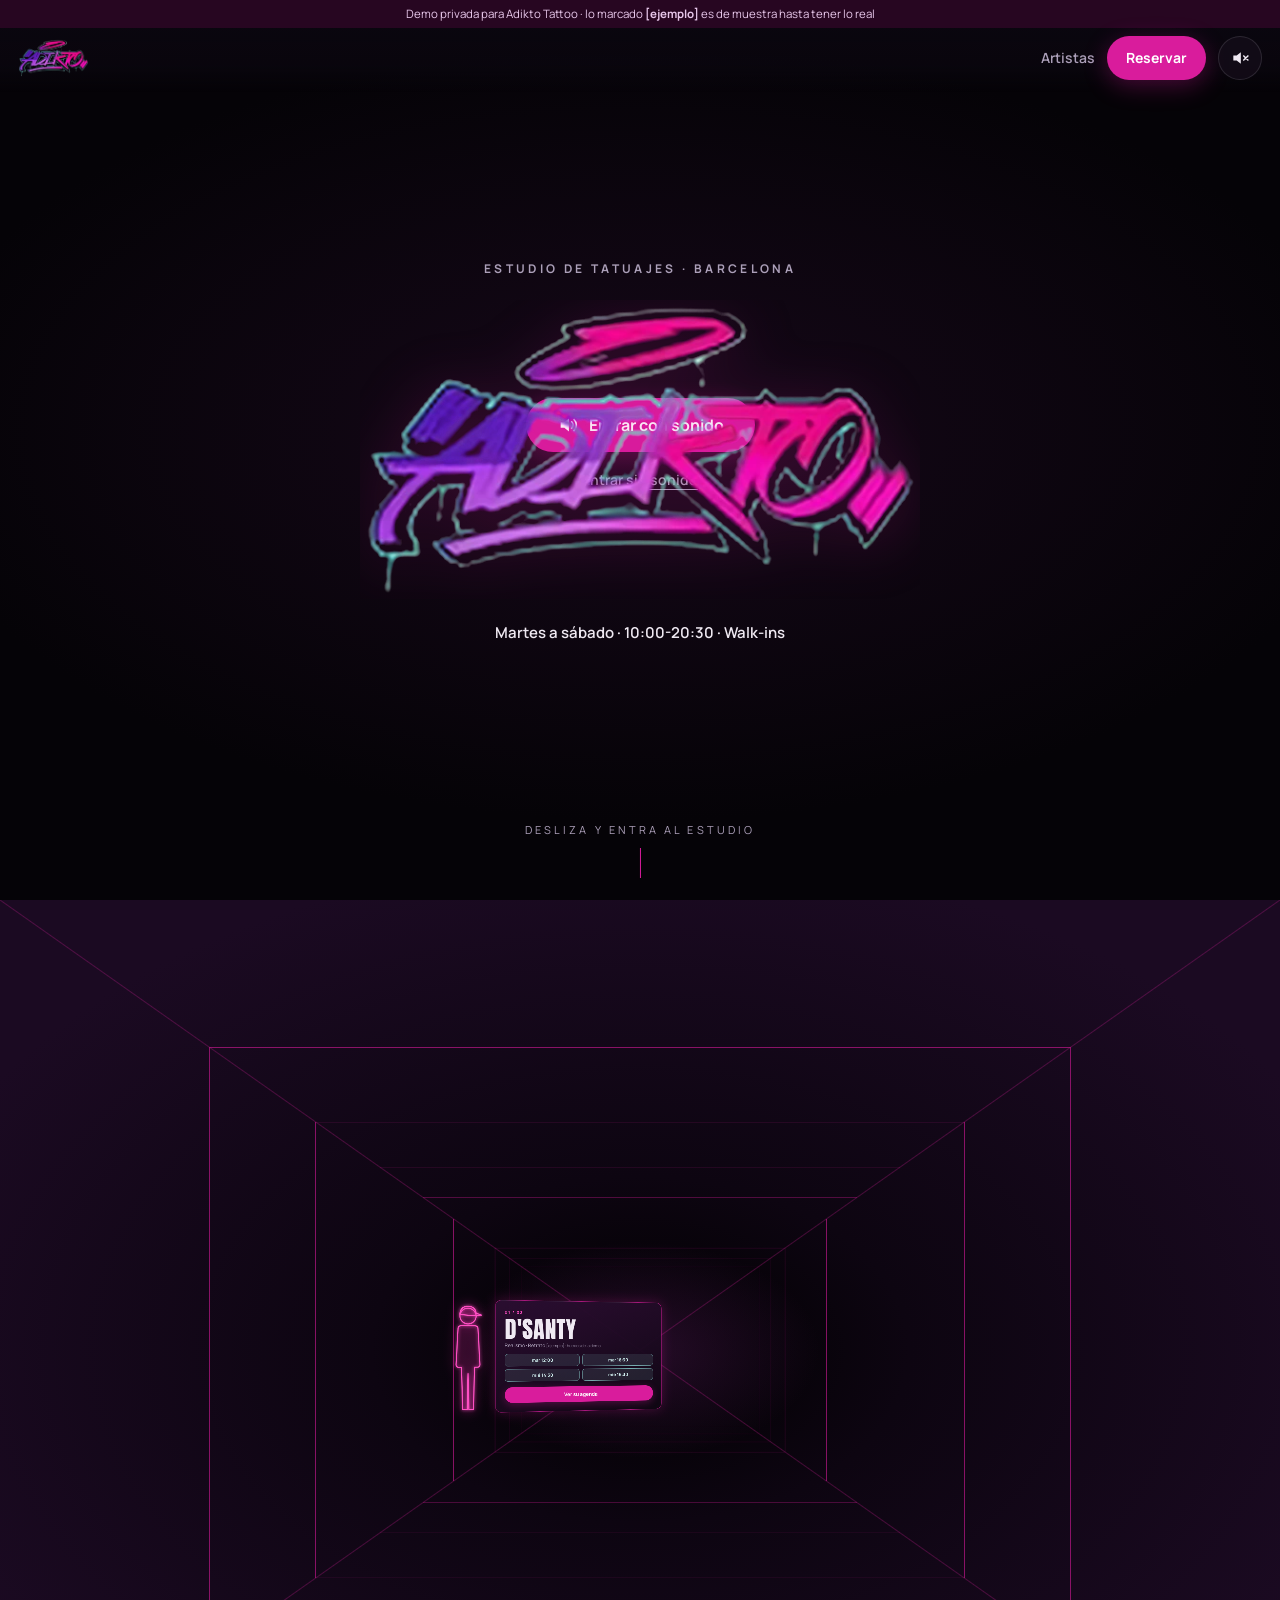
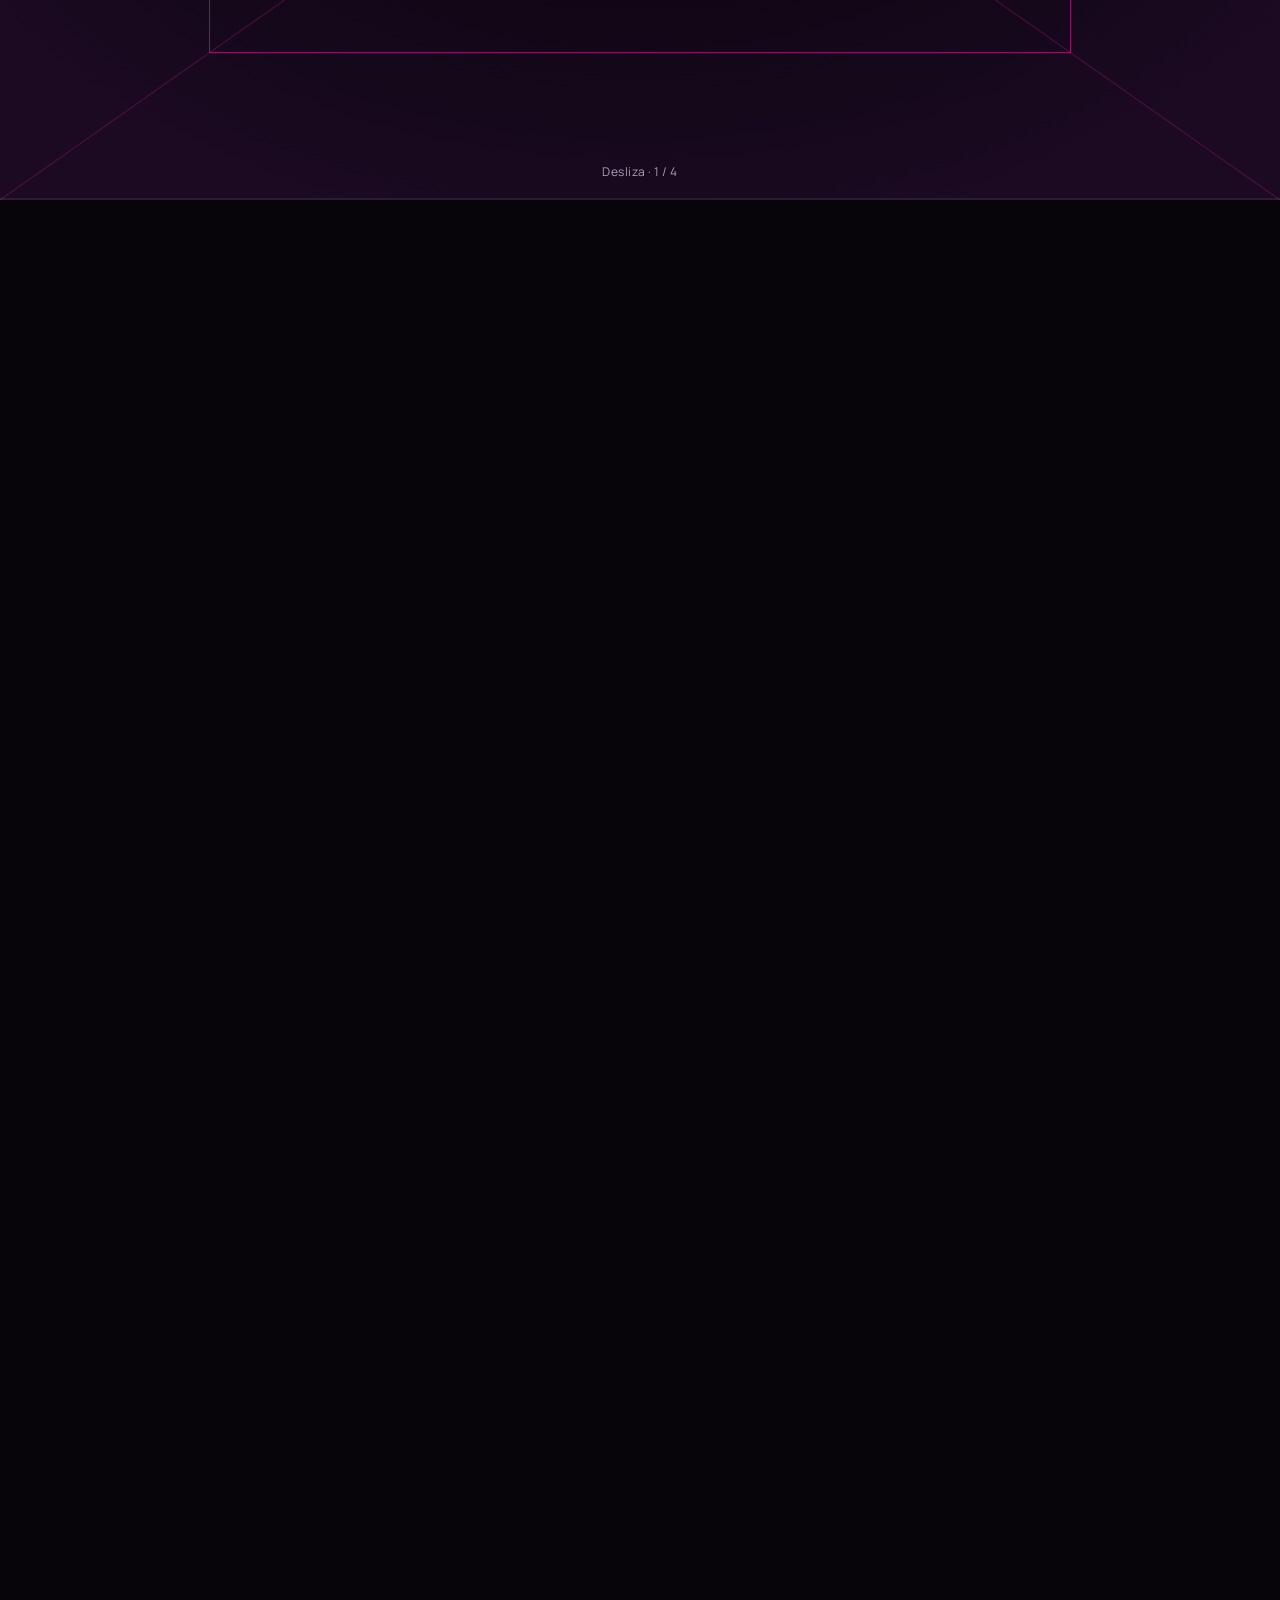
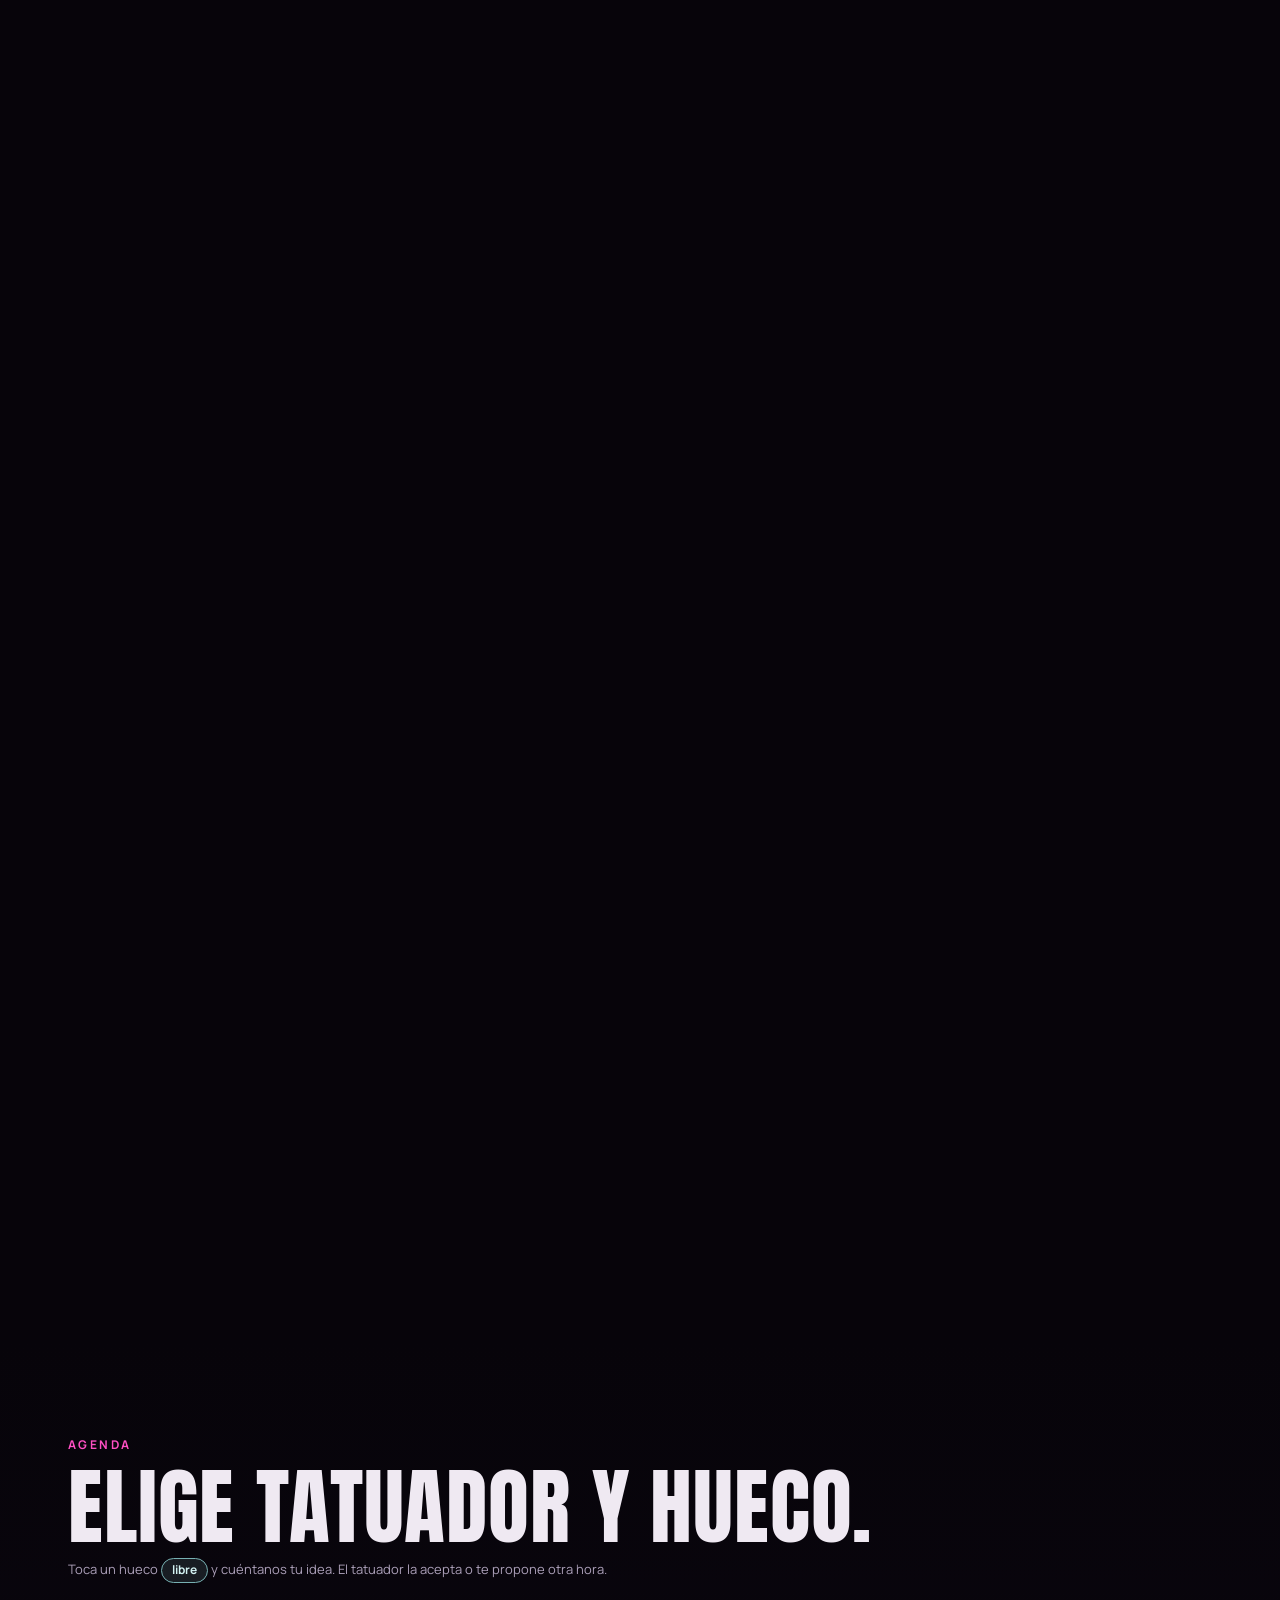
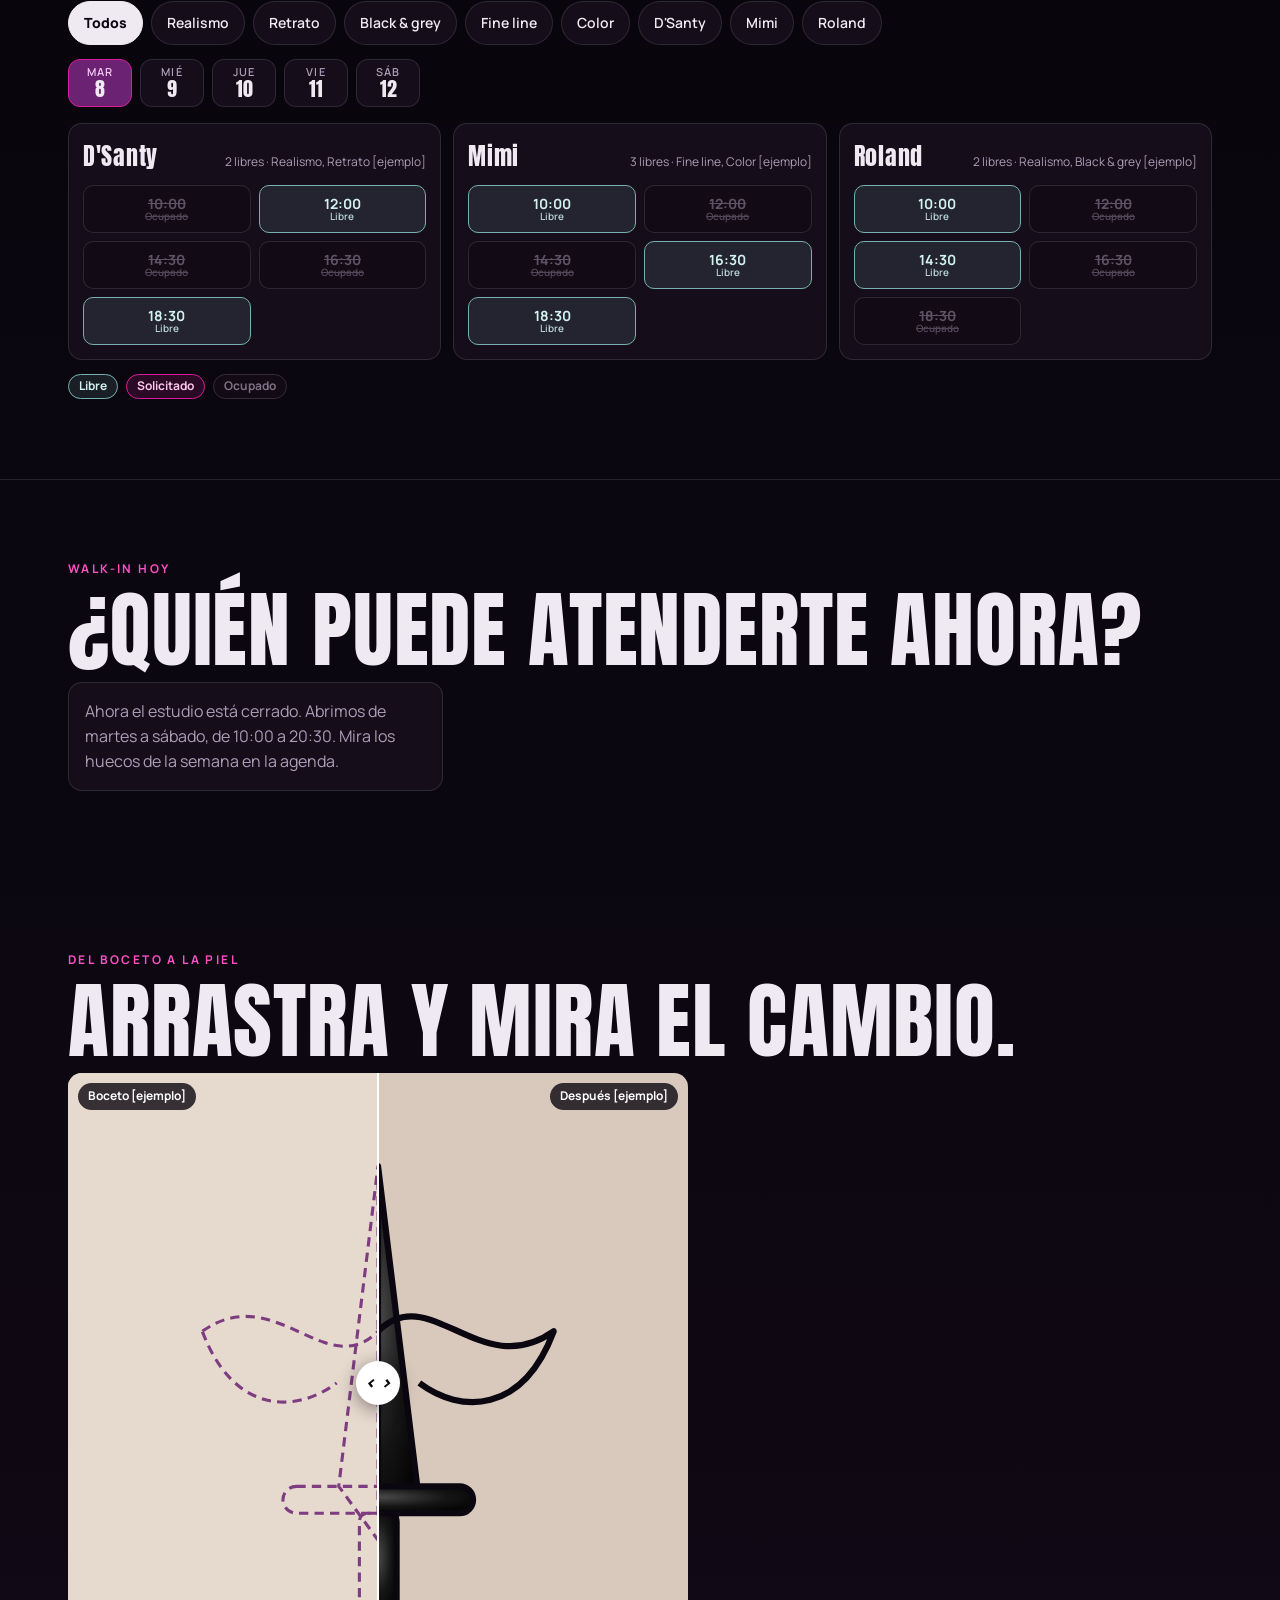
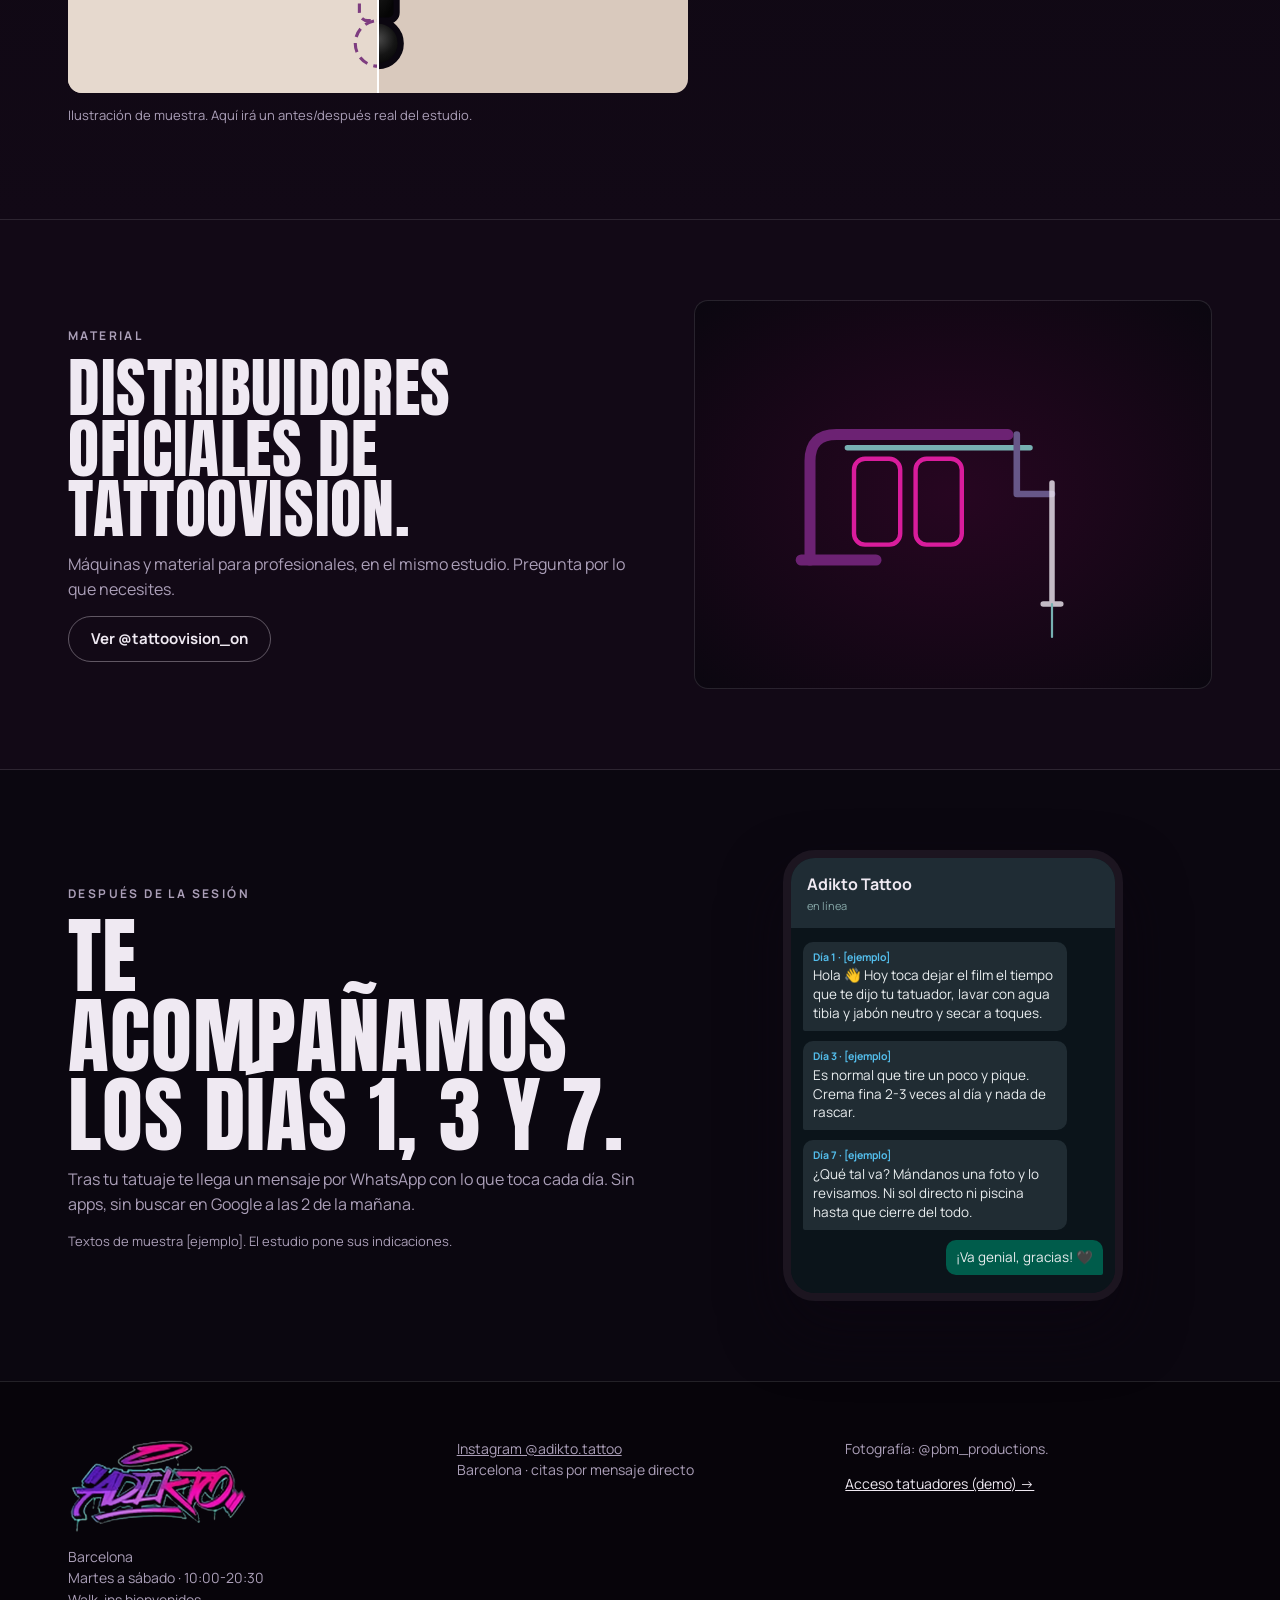
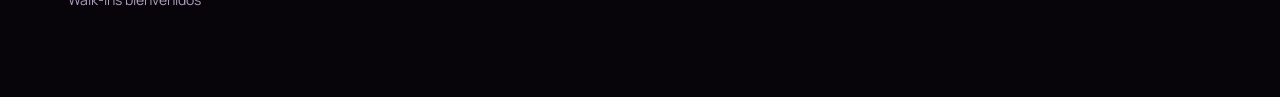
==== commit 66959853: "Adikto v2: gota de tinta, logo real, pasillo 3D con tatuadores y agenda de todos (pedido de Andy 22:" ====
--- a/adikto/index.html
+++ b/adikto/index.html
@@ -4,75 +4,72 @@
 <meta charset="utf-8">
 <meta name="viewport" content="width=device-width,initial-scale=1,viewport-fit=cover">
 <meta name="robots" content="noindex,nofollow">
-<link rel="icon" href="data:image/svg+xml,%3Csvg xmlns=%22http://www.w3.org/2000/svg%22 viewBox=%220 0 16 16%22%3E%3Ccircle cx=%228%22 cy=%229%22 r=%226%22 fill=%22%23c8102e%22/%3E%3C/svg%3E">
+<meta name="theme-color" content="#0b0710">
+<meta name="description" content="Adikto Tattoo, estudio de tatuajes en Barcelona. Martes a sábado de 10:00 a 20:30. Walk-ins.">
+<link rel="icon" href="img/logo_adikto.webp">
 <title>Adikto Tattoo · Barcelona</title>
 <link rel="preconnect" href="https://fonts.googleapis.com">
 <link rel="preconnect" href="https://fonts.gstatic.com" crossorigin>
-<link href="https://fonts.googleapis.com/css2?family=Anton&family=Inter:wght@400;500;600;700;800&display=swap" rel="stylesheet">
+<link href="https://fonts.googleapis.com/css2?family=Anton&family=Manrope:wght@400;500;600;700;800&display=swap" rel="stylesheet">
+<link rel="preload" as="image" href="img/logo_adikto.webp" fetchpriority="high">
 <link rel="stylesheet" href="estilo.css">
 </head>
 <body>
-<div class="franja">Demo privada para Adikto Tattoo · lo marcado <b>[ejemplo]</b> es de muestra hasta tener lo real</div>
-
 <header class="cab" id="cab">
-  <a class="logo" href="#intro" aria-label="Adikto Tattoo, inicio">ADIKTO<span>TATTOO</span></a>
-  <nav class="cab-nav">
-    <a href="#artistas">Artistas</a>
-    <a href="#agenda" class="btn btn-tinta">Reservar</a>
-  </nav>
+  <div class="franja">Demo privada para Adikto Tattoo · lo marcado <b>[ejemplo]</b> es de muestra hasta tener lo real</div>
+  <div class="cab-barra">
+    <a class="logo" href="#intro" aria-label="Adikto Tattoo, inicio"><img src="img/logo_adikto.webp" alt="Adikto Tattoo" width="588" height="314"></a>
+    <nav class="cab-nav">
+      <a href="#pasillo">Artistas</a>
+      <a href="#agenda" class="btn btn-tinta">Reservar</a>
+      <button type="button" class="sonido" id="sonido" aria-pressed="false" aria-label="Sonido apagado. Activar sonido">
+        <svg viewBox="0 0 24 24" aria-hidden="true"><path class="alt" d="M4 9h4l5-4v14l-5-4H4z"/><path class="on" d="M16 8.5a5 5 0 0 1 0 7M18.6 6a8.5 8.5 0 0 1 0 12"/><path class="off" d="M16.5 9.5l5 5M21.5 9.5l-5 5"/></svg>
+      </button>
+    </nav>
+  </div>
 </header>
 
 <main>
-<!-- 1. ENTRADA: gota de tinta → logo (scroll) -->
-<section class="intro" id="intro" aria-label="Entrada">
-  <div class="intro-fijo">
-    <svg class="intro-svg" viewBox="0 0 400 800" preserveAspectRatio="xMidYMid slice" aria-hidden="true">
-      <defs>
-        <filter id="tinta" x="-50%" y="-50%" width="200%" height="200%">
-          <feTurbulence type="fractalNoise" baseFrequency="0.018" numOctaves="3" seed="7" result="r"/>
-          <feDisplacementMap in="SourceGraphic" in2="r" scale="38"/>
-        </filter>
-        <radialGradient id="gGota" cx="38%" cy="35%" r="70%"><stop offset="0" stop-color="#ff5a6e"/><stop offset=".45" stop-color="#c8102e"/><stop offset="1" stop-color="#5c0613"/></radialGradient>
-        <radialGradient id="gMancha" cx="50%" cy="50%" r="50%"><stop offset="0" stop-color="#a50d26"/><stop offset=".7" stop-color="#7d0a1d"/><stop offset="1" stop-color="#4a0510"/></radialGradient>
-      </defs>
-      <g id="aguja">
-        <rect x="196" y="-40" width="8" height="190" rx="3" fill="#2b2b2b"/>
-        <path d="M196 150 L200 196 L204 150 Z" fill="#8d8d8d"/>
-      </g>
-      <path id="gota" d="M200 0 C 214 22 222 36 222 50 A 22 22 0 1 1 178 50 C 178 36 186 22 200 0 Z" fill="url(#gGota)" transform="translate(0,190)"/>
-      <g id="mancha" filter="url(#tinta)"><circle cx="200" cy="560" r="1" fill="url(#gMancha)"/></g>
-    </svg>
-    <div class="intro-txt">
-      <p class="intro-pre">Barcelona · desde la primera gota</p>
-      <h1 class="intro-logo" id="introLogo">ADIKTO</h1>
-      <p class="intro-sub" id="introSub">Realismo y retrato, en Barcelona.<br>Martes a sábado, 10:00-20:30. Walk-ins bienvenidos.</p>
-      <div class="intro-cta" id="introCta"><a href="#agenda" class="btn btn-tinta">Ver huecos libres</a><a href="#walkin" class="btn btn-borde">¿Quién está libre hoy?</a></div>
-    </div>
-    <div class="baja" id="baja" aria-hidden="true">Desliza</div>
-  </div>
-</section>
-
-<!-- 2. WALK-IN HOY -->
-<section class="walkin" id="walkin" aria-labelledby="wTit">
-  <div class="caja">
-    <p class="eti">Walk-in hoy</p>
-    <h2 id="wTit">¿Quién puede atenderte ahora?</h2>
-    <div id="walkinLista" class="walkin-lista" aria-live="polite"></div>
-  </div>
-</section>
-
-<!-- 3. ARTISTAS: una parada por tatuador -->
-<section id="artistas" aria-label="Artistas">
-  <div class="artistas-cab caja"><p class="eti">El equipo</p><h2>Tres manos, tres maneras.</h2></div>
-  <div id="paradas"></div>
-</section>
-
+<!-- 1. ENTRADA: el logo real aparece con tinta + zumbido de máquina (Web Audio) -->
+<section class="entrada" id="intro" aria-labelledby="h1">
+  <div class="ent-centro">
+    <p class="ent-pre">Estudio de tatuajes · Barcelona</p>
+    <div class="ent-pila">
+    <h1 id="h1" class="ent-logo">
+      <img src="img/logo_adikto.webp" alt="Adikto Tattoo" width="588" height="314" fetchpriority="high">
+      
+    </h1>
+    <div class="puerta" id="puerta">
+      <button type="button" class="btn btn-tinta btn-entrar" id="entrar">
+        <svg viewBox="0 0 24 24" aria-hidden="true"><path d="M4 9h4l5-4v14l-5-4H4z" fill="currentColor"/><path d="M16 8.5a5 5 0 0 1 0 7M18.6 6a8.5 8.5 0 0 1 0 12" fill="none" stroke="currentColor" stroke-width="1.8" stroke-linecap="round"/></svg>
+        Entrar con sonido
+      </button>
+      <button type="button" class="enlace-mudo" id="entrarMudo">Entrar sin sonido</button>
+    </div>
+    </div>
+    <p class="ent-datos" id="entDatos">Martes a sábado · 10:00-20:30 · Walk-ins</p>
+  </div>
+  <div class="baja" aria-hidden="true">Desliza y entra al estudio</div>
+</section>
+
+<!-- 2. PASILLO: avanzas y aparecen los tatuadores (CSS 3D, translateZ ligado al scroll) -->
+<section class="pasillo" id="pasillo" aria-label="El equipo: D'Santy, Mimi y Roland">
+  <div class="escena" id="escena">
+    <div class="fuga" aria-hidden="true"></div>
+    <div class="marcos" id="marcos" aria-hidden="true"></div>
+    <div class="artistas" id="artistas"></div>
+    <p class="guia" aria-hidden="true">Desliza · <span id="guiaN">1 / 4</span></p>
+    <div class="progreso" aria-hidden="true"><i id="progreso"></i></div>
+  </div>
+</section>
+
+<!-- 3. LA WEB DE SIEMPRE -->
 <!-- 4. AGENDA -->
 <section class="agenda" id="agenda" aria-labelledby="aTit">
   <div class="caja">
     <p class="eti">Agenda</p>
     <h2 id="aTit">Elige tatuador y hueco.</h2>
-    <p class="nota">Toca un hueco <span class="pild libre">verde</span> y cuéntanos tu idea. El tatuador la acepta o te propone otra hora.</p>
+    <p class="nota">Toca un hueco <span class="pild libre">libre</span> y cuéntanos tu idea. El tatuador la acepta o te propone otra hora.</p>
     <div class="filtros" role="group" aria-label="Filtrar por estilo" id="filtros"></div>
     <div class="dias" role="tablist" aria-label="Día" id="dias"></div>
     <div id="rejilla" class="rejilla"></div>
@@ -81,6 +78,15 @@
       <h3>Tus solicitudes</h3>
       <ul id="misLista"></ul>
     </div>
+  </div>
+</section>
+
+<!-- WALK-IN HOY -->
+<section class="walkin" id="walkin" aria-labelledby="wTit">
+  <div class="caja">
+    <p class="eti">Walk-in hoy</p>
+    <h2 id="wTit">¿Quién puede atenderte ahora?</h2>
+    <div id="walkinLista" class="walkin-lista" aria-live="polite"></div>
   </div>
 </section>
 
@@ -114,7 +120,7 @@
       <p>Máquinas y material para profesionales, en el mismo estudio. Pregunta por lo que necesites.</p>
       <a class="btn btn-borde" href="https://www.instagram.com/tattoovision_on/" target="_blank" rel="noopener">Ver @tattoovision_on</a>
     </div>
-    <div class="tv-hueco">[foto real del rincón Tattoovision]</div>
+    <div class="tv-arte" aria-hidden="true"><svg viewBox="0 0 400 300"><g fill="none" stroke-linecap="round" stroke-linejoin="round"><path d="M70 210 L70 120 Q70 96 94 96 L250 96" stroke="#6C2273" stroke-width="10"/><rect x="110" y="118" width="42" height="78" rx="10" stroke="#d91c9c" stroke-width="4"/><rect x="166" y="118" width="42" height="78" rx="10" stroke="#d91c9c" stroke-width="4"/><path d="M104 108 L270 108" stroke="#77b0b2" stroke-width="5"/><path d="M258 96 L258 150 L290 150" stroke="#675788" stroke-width="6"/><path d="M290 140 L290 250 M282 250 L298 250" stroke="#efe9f2" stroke-width="5" opacity=".8"/><path d="M290 250 L290 280" stroke="#77b0b2" stroke-width="2"/><path d="M62 210 L130 210" stroke="#6C2273" stroke-width="10"/></g></svg></div>
   </div>
 </section>
 
@@ -142,7 +148,7 @@
 
 <footer class="pie">
   <div class="caja pie-caja">
-    <div><div class="logo">ADIKTO<span>TATTOO</span></div><p>Barcelona<br>Martes a sábado · 10:00-20:30<br>Walk-ins bienvenidos</p></div>
+    <div><img class="pie-logo" src="img/logo_adikto.webp" alt="Adikto Tattoo" width="588" height="314" loading="lazy"><p>Barcelona<br>Martes a sábado · 10:00-20:30<br>Walk-ins bienvenidos</p></div>
     <div><p><a href="https://www.instagram.com/adikto.tattoo/" target="_blank" rel="noopener">Instagram @adikto.tattoo</a><br>Barcelona · citas por mensaje directo</p></div>
     <div><p class="nota">Fotografía: @pbm_productions.</p><p><a href="panel.html" class="enlace-panel">Acceso tatuadores (demo) →</a></p></div>
   </div>
--- a/adikto/estilo.css
+++ b/adikto/estilo.css
@@ -1,195 +1,272 @@
-/* estilo.css · Adikto demo · móvil primero */
+/* estilo.css · Adikto demo v2 · móvil primero · paleta medida del logo real (marca_real/logo_ig.jpg)
+   negro #000 · morado #6C2273 · lila #675788 · morado oscuro #270621 · magenta #d91c9c · cian chorretón #77b0b2 */
+@property --r { syntax: '<percentage>'; inherits: false; initial-value: 0%; }
 :root{
-  --fondo:#0a0a0a; --fondo2:#121212; --tx:#f2efe9; --tx2:#a9a49b; --linea:rgba(255,255,255,.12);
-  --rojo:#c8102e; --rojo2:#e2283f; --libre:#22c55e; --libre-f:rgba(34,197,94,.14); --sol:#f5b400; --sol-f:rgba(245,180,0,.14);
-  --ocu:#3a3a3a; --rad:14px; --gut:16px;
-  --display:"Anton","Impact","Arial Narrow",sans-serif; --texto:"Inter",system-ui,-apple-system,"Segoe UI",Roboto,Arial,sans-serif;
+  --fondo:#0b0710; --fondo2:#150d1a; --hondo:#270621; --morado:#6C2273; --lila:#675788; --magenta:#d91c9c; --magenta2:#ff4fc3; --cian:#77b0b2;
+  --tx:#efe9f2; --tx2:#ab9fb8; --linea:rgba(239,233,242,.12);
+  --accion:var(--magenta); --rojo:var(--morado); --rojo2:var(--magenta2);
+  --libre:#77b0b2; --libre-f:rgba(119,176,178,.14); --libre-t:#d2f1f1;
+  --sol:#d91c9c; --sol-f:rgba(217,28,156,.15); --sol-t:#ffc6ec;
+  --rad:14px; --gut:18px; --cab:84px;
+  --ease:cubic-bezier(.22,.8,.16,1);
+  --display:"Anton","Impact","Arial Narrow",sans-serif; --texto:"Manrope",system-ui,-apple-system,"Segoe UI",sans-serif;
 }
 *{box-sizing:border-box}
 html{scroll-behavior:smooth;overflow-x:clip}
-body{margin:0;background:var(--fondo);color:var(--tx);font-family:var(--texto);font-size:16px;line-height:1.5;-webkit-font-smoothing:antialiased;overflow-x:clip}
+body{margin:0;background:var(--fondo);color:var(--tx);font-family:var(--texto);font-size:16px;line-height:1.55;-webkit-font-smoothing:antialiased;overflow-x:clip}
 a{color:inherit}
 img,svg{display:block;max-width:100%}
 h1,h2,h3{font-family:var(--display);font-weight:400;letter-spacing:.01em;line-height:.95;margin:0 0 12px;text-transform:uppercase}
-h2{font-size:clamp(38px,9vw,84px)}
+h2{font-size:clamp(40px,9vw,84px)}
 h3{font-size:26px}
 p{margin:0 0 14px}
+section{scroll-margin-top:var(--cab)}
+.sr{position:absolute;width:1px;height:1px;overflow:hidden;clip:rect(0 0 0 0);white-space:nowrap}
 .caja{max-width:1180px;margin:0 auto;padding:0 var(--gut)}
-.eti{font-size:12px;font-weight:700;letter-spacing:.18em;text-transform:uppercase;color:var(--rojo2);margin:0 0 10px}
+.eti{font-size:12px;font-weight:700;letter-spacing:.2em;text-transform:uppercase;color:var(--magenta2);margin:0 0 12px}
 .nota{font-size:13px;color:var(--tx2)}
-.franja{font-size:12px;text-align:center;padding:6px 12px;background:#2a1014;color:#f0c2c9;position:relative;z-index:30}
-.btn{display:inline-flex;align-items:center;justify-content:center;gap:8px;min-height:46px;padding:0 20px;border-radius:999px;font:600 15px var(--texto);text-decoration:none;cursor:pointer;border:1px solid transparent;transition:transform .15s,background .2s,border-color .2s}
+.btn{display:inline-flex;align-items:center;justify-content:center;gap:10px;min-height:46px;padding:0 22px;border-radius:999px;font:700 15px var(--texto);text-decoration:none;cursor:pointer;border:1px solid transparent;transition:transform .25s var(--ease),background .25s var(--ease),border-color .25s var(--ease),box-shadow .25s var(--ease)}
 .btn:active{transform:scale(.97)}
-.btn-tinta{background:var(--rojo);color:#fff}
-.btn-tinta:hover{background:var(--rojo2)}
-.btn-borde{background:transparent;color:var(--tx);border-color:rgba(255,255,255,.35)}
-.btn-borde:hover{border-color:#fff}
+.btn-tinta{background:var(--accion);color:#fff;box-shadow:0 6px 24px rgba(217,28,156,.3)}
+.btn-tinta:hover{background:#e933ad;box-shadow:0 8px 30px rgba(217,28,156,.45)}
+.btn-borde{background:transparent;color:var(--tx);border-color:rgba(239,233,242,.35)}
+.btn-borde:hover{border-color:var(--tx)}
 .ancho{width:100%}
-:focus-visible{outline:2px solid var(--sol);outline-offset:3px}
-
-/* cabecera */
-.cab{position:sticky;top:0;z-index:20;display:flex;justify-content:space-between;align-items:center;padding:10px var(--gut);background:linear-gradient(#0a0a0aee,#0a0a0a00);backdrop-filter:blur(6px)}
-.logo{font-family:var(--display);font-size:24px;letter-spacing:.06em;text-decoration:none;display:flex;align-items:baseline;gap:6px}
-.logo span{font-family:var(--texto);font-size:10px;font-weight:700;letter-spacing:.3em;color:var(--rojo2)}
-.cab-nav{display:flex;align-items:center;gap:14px}
-.cab-nav a:not(.btn){font-size:14px;text-decoration:none;color:var(--tx2)}
-.cab-nav .btn{min-height:40px;padding:0 16px;font-size:14px}
+:focus-visible{outline:2px solid var(--cian);outline-offset:3px}
+
+/* cabecera fija */
+.cab{position:fixed;inset:0 0 auto 0;z-index:30;background:linear-gradient(#0b0710f2 0,#0b0710b8 70%,#0b071000)}
+.franja{font-size:11.5px;text-align:center;padding:5px 12px;background:var(--hondo);color:#e7c7ea}
+.cab-barra{display:flex;justify-content:space-between;align-items:center;padding:8px var(--gut) 12px}
+.logo{display:block;text-decoration:none}
+.cab .logo img{height:38px;width:auto;opacity:0;transform:translateY(-6px);transition:opacity .6s var(--ease),transform .6s var(--ease)}
+.ya-dentro .cab .logo img{opacity:1;transform:none}
+.cab-nav{display:flex;align-items:center;gap:12px}
+.cab-nav a:not(.btn){font-size:14px;font-weight:600;text-decoration:none;color:var(--tx2)}
+.cab-nav a:not(.btn):hover{color:var(--tx)}
+.cab-nav .btn{min-height:44px;padding:0 18px;font-size:14px}
+.sonido{width:44px;height:44px;border-radius:50%;border:1px solid var(--linea);background:#150d1acc;color:var(--tx);display:grid;place-items:center;cursor:pointer;transition:border-color .25s var(--ease)}
+.sonido:hover{border-color:var(--magenta)}
+.sonido svg{width:20px;height:20px}
+.sonido .alt{fill:currentColor}
+.sonido .on,.sonido .off{fill:none;stroke:currentColor;stroke-width:1.8;stroke-linecap:round}
+.sonido[aria-pressed=true] .off,.sonido[aria-pressed=false] .on{display:none}
+.sonido[aria-pressed=true]{border-color:var(--magenta);color:var(--magenta2)}
 @media (max-width:420px){.cab-nav a:not(.btn){display:none}}
 
-/* entrada */
-.intro{height:260vh;position:relative;margin-top:-62px}
-.intro-fijo{position:sticky;top:0;height:100vh;height:100svh;overflow:hidden;background:radial-gradient(120% 80% at 50% 10%,#1d1d1d 0,#0a0a0a 60%)}
-.intro-svg{position:absolute;inset:0;width:100%;height:100%}
-.intro-txt{position:absolute;inset:auto 0 12% 0;padding:0 var(--gut);text-align:center;z-index:2}
-.intro-pre{font-size:12px;letter-spacing:.24em;text-transform:uppercase;color:#f3d6da;opacity:var(--p1,0);transition:opacity .3s}
-.intro-logo{font-size:clamp(84px,27vw,260px);line-height:.85;margin:0 0 14px;color:var(--tx);transform:scale(calc(1.25 - var(--p,0)*.25));opacity:var(--p,0);letter-spacing:.02em;text-shadow:0 10px 40px rgba(0,0,0,.6)}
-.intro-sub{color:#f3d6da;max-width:520px;margin:0 auto 18px;opacity:var(--p2,0);transform:translateY(calc((1 - var(--p2,0))*16px))}
-.intro-cta{display:flex;gap:10px;justify-content:center;flex-wrap:wrap;opacity:var(--p2,0);transform:translateY(calc((1 - var(--p2,0))*16px))}
-.intro-cta .btn{min-width:200px}
-.intro-cta .btn-tinta{background:var(--tx);color:#0a0a0a}
-.intro-cta .btn-borde{border-color:rgba(255,255,255,.6)}
-.hueco-ia{position:absolute;top:70px;right:var(--gut);font-size:11px;color:#8a8a8a;border:1px dashed #555;border-radius:8px;padding:5px 8px;max-width:210px;z-index:3;background:#0a0a0acc}
-.baja{position:absolute;bottom:22px;left:50%;transform:translateX(-50%);font-size:11px;letter-spacing:.3em;text-transform:uppercase;color:var(--tx2);opacity:calc(1 - var(--p1,0)*3)}
-.baja::after{content:"";display:block;width:1px;height:28px;background:var(--tx2);margin:8px auto 0;animation:baja 1.6s infinite}
+/* 1 · entrada: se reproduce sola al pulsar «Entrar» */
+.entrada{position:relative;min-height:100vh;min-height:100svh;display:grid;place-items:center;overflow:hidden;background:radial-gradient(80% 60% at 50% 48%,#160819 0,#050307 72%);padding:calc(var(--cab) + 10px) var(--gut) 90px}
+.ent-centro{position:relative;z-index:2;text-align:center;width:100%;max-width:720px}
+.ent-pre{font-size:12px;font-weight:700;letter-spacing:.28em;text-transform:uppercase;color:var(--tx2);margin-bottom:22px}
+.ent-logo{position:relative;margin:0 auto;width:min(86vw,560px)}
+.ent-logo img{width:100%;height:auto;-webkit-mask-image:radial-gradient(circle at 50% 58%,#000 var(--r),transparent calc(var(--r) + 22%));mask-image:radial-gradient(circle at 50% 58%,#000 var(--r),transparent calc(var(--r) + 22%));filter:drop-shadow(0 8px 30px rgba(217,28,156,.25))}
+.ent-pila{display:grid;place-items:center}
+.ent-pila>*{grid-area:1/1}
+.gotita{position:absolute;left:50%;top:56%;width:16px;height:22px;margin:-11px 0 0 -8px;border-radius:50% 50% 50% 50%/60% 60% 40% 40%;background:radial-gradient(circle at 34% 30%,#a993c9 0,#675788 12%,#2a0f30 34%,#050307 70%);border:1px solid rgba(217,28,156,.55);box-shadow:0 0 10px rgba(108,34,115,.9),0 0 22px rgba(217,28,156,.35);opacity:0}
+.onda{position:absolute;left:50%;top:56%;width:40px;height:40px;margin:-20px 0 0 -20px;border-radius:50%;border:1.5px solid #6C2273;box-shadow:0 0 12px rgba(103,87,136,.6);opacity:0}
+.puerta{display:flex;flex-direction:column;align-items:center;gap:6px;transition:opacity .45s var(--ease),transform .45s var(--ease)}
+.btn-entrar{min-height:54px;padding:0 30px;font-size:16px}
+.btn-entrar svg{width:22px;height:22px}
+.enlace-mudo{background:none;border:0;color:var(--tx2);font:600 14px var(--texto);text-decoration:underline;text-underline-offset:4px;min-height:44px;padding:0 14px;cursor:pointer}
+.enlace-mudo:hover{color:var(--tx)}
+.ent-datos{margin:22px 0 0;font-size:15px;font-weight:600;color:var(--tx);opacity:0;transform:translateY(10px)}
+.baja{position:absolute;bottom:22px;left:50%;transform:translateX(-50%);font-size:11px;letter-spacing:.28em;text-transform:uppercase;color:var(--tx2);opacity:0;white-space:nowrap}
+.baja::after{content:"";display:block;width:1px;height:30px;background:var(--magenta);margin:10px auto 0;animation:baja 1.8s var(--ease) infinite}
 @keyframes baja{0%{transform:scaleY(0);transform-origin:top}50%{transform:scaleY(1);transform-origin:top}51%{transform-origin:bottom}100%{transform:scaleY(0);transform-origin:bottom}}
-
-/* walk-in */
-.walkin{padding:72px 0 40px;background:var(--fondo)}
-.walkin-lista{display:grid;gap:10px;margin-top:8px}
-.wk{display:flex;align-items:center;justify-content:space-between;gap:12px;background:var(--fondo2);border:1px solid var(--linea);border-radius:var(--rad);padding:14px 16px}
-.wk b{font-size:18px}
-.wk small{display:block;color:var(--tx2);font-size:13px}
-.punto{display:inline-block;width:10px;height:10px;border-radius:50%;background:var(--libre);box-shadow:0 0 0 4px var(--libre-f);margin-right:8px;animation:late 2s infinite}
-@keyframes late{50%{box-shadow:0 0 0 8px rgba(34,197,94,0)}}
-.wk-cerrado{color:var(--tx2);background:var(--fondo2);border:1px solid var(--linea);border-radius:var(--rad);padding:16px}
-
-/* artistas */
-.artistas-cab{padding-top:56px}
-.parada{min-height:100vh;min-height:100svh;display:flex;align-items:center;padding:56px 0;position:relative;border-top:1px solid var(--linea)}
-.parada .caja{width:100%;display:grid;gap:22px}
-.par-num{font-family:var(--display);font-size:14px;color:var(--rojo2);letter-spacing:.2em}
-.par-nombre{font-size:clamp(64px,19vw,180px);margin:0}
-.par-estilos{display:flex;gap:8px;flex-wrap:wrap;margin:6px 0 10px}
-.chip{font-size:12px;font-weight:600;border:1px solid var(--linea);border-radius:999px;padding:5px 11px;color:var(--tx2)}
-.piezas{display:grid;grid-template-columns:repeat(3,1fr);gap:8px}
-.pieza{position:relative;aspect-ratio:3/4;border-radius:10px;overflow:hidden;background:#d9cbbb;transform:translateY(var(--y,30px));opacity:var(--o,0);transition:transform .9s cubic-bezier(.2,.7,.2,1),opacity .9s}
-.pieza svg{width:100%;height:100%}
-.pieza span{position:absolute;left:6px;bottom:6px;font-size:10px;background:#000c;color:#ddd;border-radius:6px;padding:2px 6px}
-.visto .pieza{--y:0;--o:1}
-.visto .pieza:nth-child(2){transition-delay:.12s}
-.visto .pieza:nth-child(3){transition-delay:.24s}
-.par-ig{font-size:14px;color:var(--tx2)}
-@media (min-width:900px){
-  .parada .caja{grid-template-columns:1fr 1.15fr;align-items:center;gap:48px}
-  .piezas{gap:14px}
+/* antes de entrar: el logo espera tapado; al entrar, la tinta se abre y lo destapa */
+.dentro .gotita{animation:cae .7s cubic-bezier(.55,0,1,.45) forwards}
+.dentro .onda{animation:onda 1.1s var(--ease) .66s forwards}
+.dentro .ent-logo img{animation:revela 1.5s var(--ease) .66s forwards}
+.dentro .puerta{opacity:0;transform:translateY(8px);pointer-events:none;visibility:hidden;transition:opacity .45s var(--ease),transform .45s var(--ease),visibility 0s .45s}
+.dentro .ent-datos{animation:sube .9s var(--ease) 1.9s forwards}
+.dentro .baja{animation:aparece .9s var(--ease) 2.6s forwards}
+@keyframes cae{0%{opacity:1;transform:translateY(-55vh) scaleY(1.25)}92%{opacity:1;transform:translateY(0) scaleY(1.1)}100%{opacity:0;transform:scale(1.8,.35)}}
+@keyframes onda{0%{opacity:.9;transform:scale(.2)}100%{opacity:0;transform:scale(9)}}
+@keyframes revela{to{--r:120%}}
+@keyframes sube{to{opacity:1;transform:none}}
+@keyframes aparece{to{opacity:1}}
+
+/* 2 · pasillo recto (CSS 3D: perspective + translateZ ligado al scroll) */
+.pasillo{position:relative;background:#07040a}
+.escena{position:relative;padding:72px 0 40px}
+.fuga,.marcos,.guia,.progreso{display:none}
+.artistas{display:grid;gap:28px;padding:0 var(--gut);max-width:1180px;margin:0 auto}
+.pasillo.vivo{height:760vh;height:760svh}
+.vivo .escena{position:sticky;top:0;height:100vh;height:100svh;padding:0;overflow:hidden;perspective:720px;perspective-origin:50% 50%;background:radial-gradient(60% 55% at 50% 50%,#000 0,#0d0511 35%,#1b0a22 100%)}
+.vivo .fuga{display:block;position:absolute;inset:0;pointer-events:none;background:
+  linear-gradient(to top right,transparent calc(50% - 1px),rgba(217,28,156,.28) 50%,transparent calc(50% + 1px)),
+  linear-gradient(to top left,transparent calc(50% - 1px),rgba(217,28,156,.28) 50%,transparent calc(50% + 1px)),
+  radial-gradient(14% 12% at 50% 50%,rgba(108,34,115,.35),transparent)}
+.vivo .marcos{display:block;position:absolute;inset:0;perspective:720px;pointer-events:none}
+.marco{position:absolute;left:50%;top:50%;width:100%;height:100%;border:1.5px solid rgba(217,28,156,.6);will-change:transform,opacity;visibility:hidden}
+.vivo .artistas{display:block;position:absolute;inset:0;padding:0;max-width:none;perspective:720px;pointer-events:none}
+.vivo .artista{pointer-events:auto}
+.vivo .artista{position:absolute;left:50%;top:52%;width:min(640px,90vw);will-change:transform,opacity;visibility:hidden;backface-visibility:hidden}
+.vivo .artista.centro{width:min(760px,92vw)}
+.guia{position:absolute;left:0;right:0;bottom:18px;text-align:center;font-size:12px;color:var(--tx2);margin:0;letter-spacing:.04em}
+.vivo .guia{display:block}
+.vivo .progreso{display:block;position:absolute;left:0;right:0;bottom:0;height:2px;background:rgba(239,233,242,.08)}
+.progreso i{display:block;height:100%;background:var(--magenta);transform-origin:left;transform:scaleX(0)}
+/* tarjeta de cristal oscuro con borde y brillo magenta */
+.tarjeta{background:linear-gradient(160deg,rgba(44,13,50,.94),rgba(14,6,18,.96));border:1px solid rgba(217,28,156,.75);border-radius:18px;padding:20px;box-shadow:0 0 36px rgba(217,28,156,.25),inset 0 1px 0 rgba(255,255,255,.07)}
+.activo .tarjeta{box-shadow:0 0 56px rgba(217,28,156,.42),inset 0 1px 0 rgba(255,255,255,.09)}
+.artista{display:flex;align-items:flex-end;gap:12px}
+.artista .tarjeta{flex:1;min-width:0}
+.artista>.sil{flex:0 0 auto;width:20%;max-width:130px;height:auto;filter:drop-shadow(0 0 5px rgba(255,79,195,.9)) drop-shadow(0 0 16px rgba(217,28,156,.55))}
+.artista.der>.sil{order:2}
+.mini-huecos{list-style:none;margin:14px 0 16px;padding:0;display:grid;grid-template-columns:1fr 1fr;gap:8px}
+.mini-huecos li{border:1px solid var(--libre);background:var(--libre-f);color:var(--libre-t);border-radius:9px;padding:7px 8px;font-size:13px;font-weight:700;text-align:center;white-space:nowrap}
+.mini-huecos li.nada{grid-column:1/-1;border-color:var(--linea);background:none;color:var(--tx2)}
+.par-num{font-size:12px;font-weight:700;letter-spacing:.2em;color:var(--magenta2);margin:0 0 6px;text-transform:uppercase}
+.par-nombre{font-size:clamp(36px,9.5vw,68px);margin:0 0 6px;line-height:.92}
+.par-estilo{font-size:14px;color:var(--tx2);margin:0}
+.par-estilo .ej{font-size:12px;opacity:.8}
+.par-ig{font-size:14px;margin:4px 0 0}
+.par-ig a{color:var(--cian);text-decoration:none}
+.tarjeta .btn{width:100%}
+.trio{display:flex;justify-content:center;gap:18px;margin:0 0 12px}
+.trio .sil{width:34px;height:auto;filter:drop-shadow(0 0 5px rgba(255,79,195,.9))}
+.juntos .par-num,.juntos .par-nombre,.juntos .par-estilo{text-align:center}
+.tabla-caja{overflow-x:auto;margin:14px 0 16px}
+.tabla-todos{width:100%;border-collapse:collapse;font-size:13px}
+.tabla-todos th,.tabla-todos td{padding:8px 4px;text-align:center;border-bottom:1px solid var(--linea)}
+.tabla-todos thead th{font-size:12px;color:var(--tx2);font-weight:700}
+.tabla-todos thead small{display:block;font-size:11px;font-weight:600}
+.tabla-todos tbody th{text-align:left;font-weight:700;white-space:nowrap}
+.tabla-todos td b{color:var(--libre-t);font-weight:700}
+.tabla-todos td span{color:#5b4f63}
+@media (min-width:760px){
+  .tarjeta{padding:26px}
+  .tabla-todos{font-size:15px}
+  .trio .sil{width:44px}
 }
+@media (min-width:760px){.artistas:not(.x){grid-template-columns:repeat(2,1fr)}.vivo .artistas{grid-template-columns:none}}
+.artista.centro{grid-column:1/-1}
 
 /* agenda */
-.agenda{padding:80px 0;background:linear-gradient(#0a0a0a,#101010)}
+.agenda{padding:96px 0 80px;background:linear-gradient(#07040a,var(--fondo))}
 .filtros,.dias{display:flex;gap:8px;overflow-x:auto;padding:4px 0 10px;scrollbar-width:none;margin:0 calc(var(--gut)*-1);padding-left:var(--gut);padding-right:var(--gut)}
 .filtros::-webkit-scrollbar,.dias::-webkit-scrollbar{display:none}
-.filtros button,.dias button{flex:0 0 auto;background:var(--fondo2);color:var(--tx);border:1px solid var(--linea);border-radius:999px;min-height:40px;padding:0 14px;font:500 14px var(--texto);cursor:pointer}
-.filtros button[aria-pressed=true]{background:var(--tx);color:#000;border-color:var(--tx);font-weight:700}
+.filtros button,.dias button{flex:0 0 auto;background:var(--fondo2);color:var(--tx);border:1px solid var(--linea);border-radius:999px;min-height:44px;padding:0 15px;font:600 14px var(--texto);cursor:pointer;transition:border-color .2s var(--ease)}
+.filtros button:hover,.dias button:hover{border-color:var(--lila)}
+.filtros button[aria-pressed=true]{background:var(--tx);color:var(--fondo);border-color:var(--tx);font-weight:800}
 .dias button{border-radius:12px;min-width:64px;display:flex;flex-direction:column;align-items:center;justify-content:center;padding:6px 10px;line-height:1.1}
 .dias button b{font-size:20px;font-family:var(--display);font-weight:400}
 .dias button small{font-size:11px;text-transform:uppercase;letter-spacing:.1em;color:var(--tx2)}
-.dias button[aria-selected=true]{background:var(--rojo);border-color:var(--rojo)}
-.dias button[aria-selected=true] small{color:#ffd9de}
+.dias button[aria-selected=true]{background:var(--morado);border-color:var(--magenta)}
+.dias button[aria-selected=true] small{color:#f2cdf0}
 .rejilla{display:grid;gap:12px;margin-top:6px}
 .fila{background:var(--fondo2);border:1px solid var(--linea);border-radius:var(--rad);padding:14px}
 .fila-cab{display:flex;justify-content:space-between;align-items:baseline;margin-bottom:10px;gap:10px}
 .fila-cab b{font-family:var(--display);font-weight:400;font-size:24px;letter-spacing:.03em}
 .fila-cab small{color:var(--tx2);font-size:12px;text-align:right}
 .huecos{display:grid;grid-template-columns:repeat(auto-fill,minmax(92px,1fr));gap:8px}
-.hueco{min-height:48px;border-radius:10px;border:1px solid var(--linea);background:#1a1a1a;color:var(--tx2);font:600 14px var(--texto);cursor:pointer;display:flex;flex-direction:column;align-items:center;justify-content:center;line-height:1.1}
-.hueco small{font-size:10px;font-weight:500;opacity:.8}
-.hueco.libre{background:var(--libre-f);border-color:var(--libre);color:#bff5d0}
-.hueco.libre:hover{background:rgba(34,197,94,.28)}
-.hueco.solicitado{background:var(--sol-f);border-color:var(--sol);color:#ffe39a}
-.hueco.ocupado{background:#151515;color:#5c5c5c;text-decoration:line-through}
-.hueco.pasado{background:#121212;color:#444;cursor:not-allowed}
+.hueco{min-height:48px;border-radius:10px;border:1px solid var(--linea);background:#1a1020;color:var(--tx2);font:700 14px var(--texto);cursor:pointer;display:flex;flex-direction:column;align-items:center;justify-content:center;line-height:1.1;transition:background .2s var(--ease)}
+.hueco small{font-size:10px;font-weight:600;opacity:.85}
+.hueco.libre{background:var(--libre-f);border-color:var(--libre);color:var(--libre-t)}
+.hueco.libre:hover{background:rgba(119,176,178,.3)}
+.hueco.solicitado{background:var(--sol-f);border-color:var(--sol);color:var(--sol-t)}
+.hueco.ocupado{background:#120b16;color:#5e5366;text-decoration:line-through}
+.hueco.pasado{background:#100a13;color:#463d4c;cursor:not-allowed}
 .vacio{color:var(--tx2);padding:20px;text-align:center;border:1px dashed var(--linea);border-radius:var(--rad)}
 .leyenda{display:flex;gap:8px;flex-wrap:wrap;margin-top:14px}
-.pild{display:inline-block;font-size:12px;font-weight:600;border-radius:999px;padding:2px 10px;border:1px solid}
-.pild.libre{color:#bff5d0;border-color:var(--libre);background:var(--libre-f)}
-.pild.solicitado{color:#ffe39a;border-color:var(--sol);background:var(--sol-f)}
-.pild.ocupado{color:#777;border-color:#333;background:#151515}
+.pild{display:inline-block;font-size:12px;font-weight:700;border-radius:999px;padding:2px 10px;border:1px solid}
+.pild.libre{color:var(--libre-t);border-color:var(--libre);background:var(--libre-f)}
+.pild.solicitado{color:var(--sol-t);border-color:var(--sol);background:var(--sol-f)}
+.pild.ocupado{color:#7d7185;border-color:#352b3b;background:#120b16}
 .mis{margin-top:28px}
 .mis h3{font-size:22px}
 .mis ul{list-style:none;padding:0;margin:0;display:grid;gap:8px}
 .mis li{background:var(--fondo2);border:1px solid var(--linea);border-radius:12px;padding:12px 14px;font-size:14px;display:flex;justify-content:space-between;gap:10px;flex-wrap:wrap}
 .est{font-size:12px;font-weight:700;border-radius:999px;padding:2px 10px}
-.est.pendiente{background:var(--sol-f);color:#ffe39a}
-.est.aceptada{background:var(--libre-f);color:#bff5d0}
-.est.propuesta{background:rgba(96,165,250,.15);color:#bcd8ff}
-.est.rechazada{background:#2a1014;color:#f0a4ae}
+.est.pendiente{background:var(--sol-f);color:var(--sol-t)}
+.est.aceptada{background:var(--libre-f);color:var(--libre-t)}
+.est.propuesta{background:rgba(103,87,136,.25);color:#d9d0ec}
+.est.rechazada{background:#2a0f26;color:#e9a6d6}
 @media (min-width:900px){.rejilla{grid-template-columns:repeat(3,1fr)}.huecos{grid-template-columns:1fr 1fr}}
 
+/* walk-in */
+.walkin{padding:80px 0;background:var(--fondo);border-top:1px solid var(--linea)}
+.walkin-lista{display:grid;gap:10px;margin-top:8px}
+.wk{display:flex;align-items:center;justify-content:space-between;gap:12px;background:var(--fondo2);border:1px solid var(--linea);border-radius:var(--rad);padding:14px 16px}
+.wk b{font-size:18px}
+.wk small{display:block;color:var(--tx2);font-size:13px}
+.punto{display:inline-block;width:10px;height:10px;border-radius:50%;background:var(--libre);box-shadow:0 0 0 4px var(--libre-f);margin-right:8px;animation:late 2.4s var(--ease) infinite}
+@keyframes late{50%{box-shadow:0 0 0 8px rgba(119,176,178,0)}}
+.wk-cerrado{color:var(--tx2);background:var(--fondo2);border:1px solid var(--linea);border-radius:var(--rad);padding:16px}
+@media (min-width:900px){.walkin-lista{grid-template-columns:repeat(3,1fr)}}
+
 /* antes / después */
-.antes{padding:80px 0}
-.ad{position:relative;aspect-ratio:1/1;max-width:620px;border-radius:var(--rad);overflow:hidden;background:#d8c7b4;margin:10px 0 12px;touch-action:pan-y}
+.antes{padding:80px 0;background:linear-gradient(var(--fondo),#120916)}
+.ad{position:relative;aspect-ratio:1/1;max-width:620px;border-radius:var(--rad);overflow:hidden;background:#d9c9bd;margin:10px 0 12px;touch-action:pan-y}
 .ad-capa{position:absolute;inset:0}
 .ad-capa svg{width:100%;height:100%}
-.ad-antes{clip-path:inset(0 calc(100% - var(--x,50%)) 0 0);background:#e3d5c4}
-.linea{fill:none;stroke:#3b2f8f;stroke-width:3;stroke-dasharray:9 6;opacity:.85}
-.sombreada{fill:url(#gPetalo);stroke:#000;stroke-width:6;stroke-linejoin:round}
-.ad-et{position:absolute;right:10px;top:10px;font-size:12px;font-weight:700;background:#000b;color:#fff;border-radius:999px;padding:4px 10px}
+.ad-antes{clip-path:inset(0 calc(100% - var(--x,50%)) 0 0);background:#e6d9ce}
+.linea{fill:none;stroke:#6C2273;stroke-width:3;stroke-dasharray:9 6;opacity:.85}
+.sombreada{fill:url(#gPetalo);stroke:#0b0710;stroke-width:6;stroke-linejoin:round}
+.ad-et{position:absolute;right:10px;top:10px;font-size:12px;font-weight:700;background:#0b0710cc;color:#fff;border-radius:999px;padding:4px 10px}
 .ad-et.izq{right:auto;left:10px}
 .ad-raya{position:absolute;top:0;bottom:0;left:var(--x,50%);width:2px;background:#fff;transform:translateX(-1px);pointer-events:none}
-.ad-raya i{position:absolute;top:50%;left:50%;width:42px;height:42px;border-radius:50%;background:#fff;transform:translate(-50%,-50%);box-shadow:0 4px 18px #0007}
-.ad-raya i::before{content:"‹ ›";position:absolute;inset:0;display:grid;place-items:center;color:#000;font-weight:800;font-size:18px}
+.ad-raya i{position:absolute;top:50%;left:50%;width:44px;height:44px;border-radius:50%;background:#fff;transform:translate(-50%,-50%);box-shadow:0 4px 18px rgba(11,7,16,.45)}
+.ad-raya i::before{content:"‹ ›";position:absolute;inset:0;display:grid;place-items:center;color:var(--fondo);font-weight:800;font-size:18px}
 .ad input{position:absolute;inset:0;width:100%;height:100%;opacity:0;cursor:ew-resize;margin:0}
 
 /* tattoovision */
-.tv{padding:72px 0;background:#0f0f0f;border-top:1px solid var(--linea);border-bottom:1px solid var(--linea)}
-.tv-caja{display:grid;gap:22px}
+.tv{padding:80px 0;background:#120916;border-top:1px solid var(--linea);border-bottom:1px solid var(--linea)}
+.tv-caja{display:grid;gap:26px}
 .tv h2{font-size:clamp(34px,7vw,64px)}
 .tv p{color:var(--tx2)}
-.tv-hueco{aspect-ratio:4/3;border:1px dashed #444;border-radius:var(--rad);display:grid;place-items:center;color:#777;font-size:13px;text-align:center;padding:16px;background:repeating-linear-gradient(45deg,#121212 0 12px,#151515 12px 24px)}
-@media (min-width:900px){.tv-caja{grid-template-columns:1.1fr 1fr;align-items:center;gap:48px}}
+.tv-arte{aspect-ratio:4/3;border-radius:var(--rad);display:grid;place-items:center;padding:20px;background:radial-gradient(70% 70% at 50% 50%,#270621,#0b0710);border:1px solid var(--linea)}
+.tv-arte svg{width:100%;height:auto;max-width:440px}
+@media (min-width:900px){.tv-caja{grid-template-columns:1.1fr 1fr;align-items:center;gap:56px}}
 
 /* cuidados */
 .cuidados{padding:80px 0}
 .cuid-caja{display:grid;gap:28px}
 .cuid-caja p{color:var(--tx2)}
-.movil{width:100%;max-width:340px;margin:0 auto;background:#0b141a;border:8px solid #1f1f1f;border-radius:32px;overflow:hidden;box-shadow:0 30px 60px #0009}
+.movil{width:100%;max-width:340px;margin:0 auto;background:#0b141a;border:8px solid #1c1520;border-radius:32px;overflow:hidden;box-shadow:0 30px 60px rgba(11,7,16,.6)}
 .movil-cab{background:#1f2c34;padding:14px 16px;display:flex;flex-direction:column}
 .movil-cab small{color:#8aa;font-size:11px}
 .chat{padding:14px 12px 18px;display:grid;gap:10px;background:#0b141a}
-.msg{background:#202c33;border-radius:10px 10px 10px 2px;padding:8px 10px;font-size:13.5px;line-height:1.4;max-width:88%;color:#e9edef;opacity:var(--o,0);transform:translateY(var(--y,12px));transition:.6s}
+.msg{background:#202c33;border-radius:10px 10px 10px 2px;padding:8px 10px;font-size:13.5px;line-height:1.4;max-width:88%;color:#e9edef;opacity:var(--o,0);transform:translateY(var(--y,12px));transition:opacity .7s var(--ease),transform .7s var(--ease)}
 .msg small{display:block;font-size:10.5px;color:#53bdeb;font-weight:700;margin-bottom:2px}
 .msg.yo{background:#005c4b;justify-self:end;border-radius:10px 10px 2px 10px}
 .visto .msg{--o:1;--y:0}
 .visto .msg:nth-child(2){transition-delay:.35s}.visto .msg:nth-child(3){transition-delay:.7s}.visto .msg:nth-child(4){transition-delay:1.05s}
-@media (min-width:900px){.cuid-caja{grid-template-columns:1.1fr 1fr;align-items:center;gap:48px}}
+@media (min-width:900px){.cuid-caja{grid-template-columns:1.1fr 1fr;align-items:center;gap:56px}}
 
 /* pie */
-.pie{padding:48px 0 64px;border-top:1px solid var(--linea);background:#070707}
+.pie{padding:56px 0 72px;border-top:1px solid var(--linea);background:#07040a}
 .pie-caja{display:grid;gap:22px}
+.pie-logo{width:180px;height:auto;margin-bottom:12px}
 .pie p{color:var(--tx2);font-size:14px}
 .enlace-panel{color:var(--tx)}
 @media (min-width:900px){.pie-caja{grid-template-columns:repeat(3,1fr)}}
 
 /* modal */
-.modal{border:1px solid var(--linea);border-radius:18px;background:#141414;color:var(--tx);padding:0;width:min(520px,calc(100vw - 24px));max-height:calc(100svh - 24px)}
-.modal::backdrop{background:#000b;backdrop-filter:blur(4px)}
+.modal{border:1px solid rgba(217,28,156,.4);border-radius:18px;background:#150d1a;color:var(--tx);padding:0;width:min(520px,calc(100vw - 24px));max-height:calc(100svh - 24px)}
+.modal::backdrop{background:rgba(11,7,16,.78)}
 .modal form{padding:22px 18px 18px;display:grid;gap:12px;position:relative}
 .modal h3{font-size:30px;margin:0}
 .modal .eti{margin:0;padding-right:30px}
-.modal label{display:grid;gap:6px;font-size:13px;font-weight:600;color:var(--tx2)}
-.modal input,.modal textarea,.modal select{width:100%;font:16px var(--texto);color:var(--tx);background:#0d0d0d;border:1px solid #333;border-radius:10px;padding:11px 12px}
+.modal label{display:grid;gap:6px;font-size:13px;font-weight:700;color:var(--tx2)}
+.modal input,.modal textarea,.modal select{width:100%;font:16px var(--texto);color:var(--tx);background:#0b0710;border:1px solid #3a2d42;border-radius:10px;padding:11px 12px}
 .modal input[type=file]{padding:9px;font-size:14px}
 .modal .dos{display:grid;grid-template-columns:1fr 1fr;gap:10px}
-.cerrar{position:absolute;top:10px;right:10px;width:40px;height:40px;border-radius:50%;border:1px solid var(--linea);background:transparent;color:var(--tx);font-size:22px;cursor:pointer}
+.cerrar{position:absolute;top:10px;right:10px;width:44px;height:44px;border-radius:50%;border:1px solid var(--linea);background:transparent;color:var(--tx);font-size:22px;cursor:pointer}
 #fotoPrev{max-height:110px;border-radius:8px;object-fit:cover}
-.error{color:#ff8a99;font-size:14px;min-height:0;margin:0}
+.error{color:#ff9fdc;font-size:14px;min-height:0;margin:0}
 .error:empty{display:none}
-.aviso{position:fixed;left:50%;bottom:20px;transform:translate(-50%,30px);opacity:0;background:#f2efe9;color:#000;font-weight:600;font-size:14px;border-radius:12px;padding:12px 16px;z-index:60;transition:.3s;max-width:calc(100vw - 32px);text-align:center;pointer-events:none}
+.aviso{position:fixed;left:50%;bottom:20px;transform:translate(-50%,30px);opacity:0;background:var(--tx);color:var(--fondo);font-weight:700;font-size:14px;border-radius:12px;padding:12px 16px;z-index:60;transition:opacity .3s var(--ease),transform .3s var(--ease);max-width:calc(100vw - 32px);text-align:center;pointer-events:none}
 .aviso.ver{opacity:1;transform:translate(-50%,0)}
-.aviso.mal{background:#ff8a99}
+.aviso.mal{background:#ffb3e4}
 
 @media (prefers-reduced-motion:reduce){
   html{scroll-behavior:auto}
-  .pieza,.msg{transition:none}
+  .gotita,.onda{display:none}
+  .dentro .ent-logo img{animation:none;-webkit-mask-image:none;mask-image:none}
+  .dentro .ent-datos,.dentro .baja{animation:none;opacity:1;transform:none}
+  .baja{transform:translateX(-50%)}
+  .msg{transition:none}
   .punto,.baja::after{animation:none}
 }
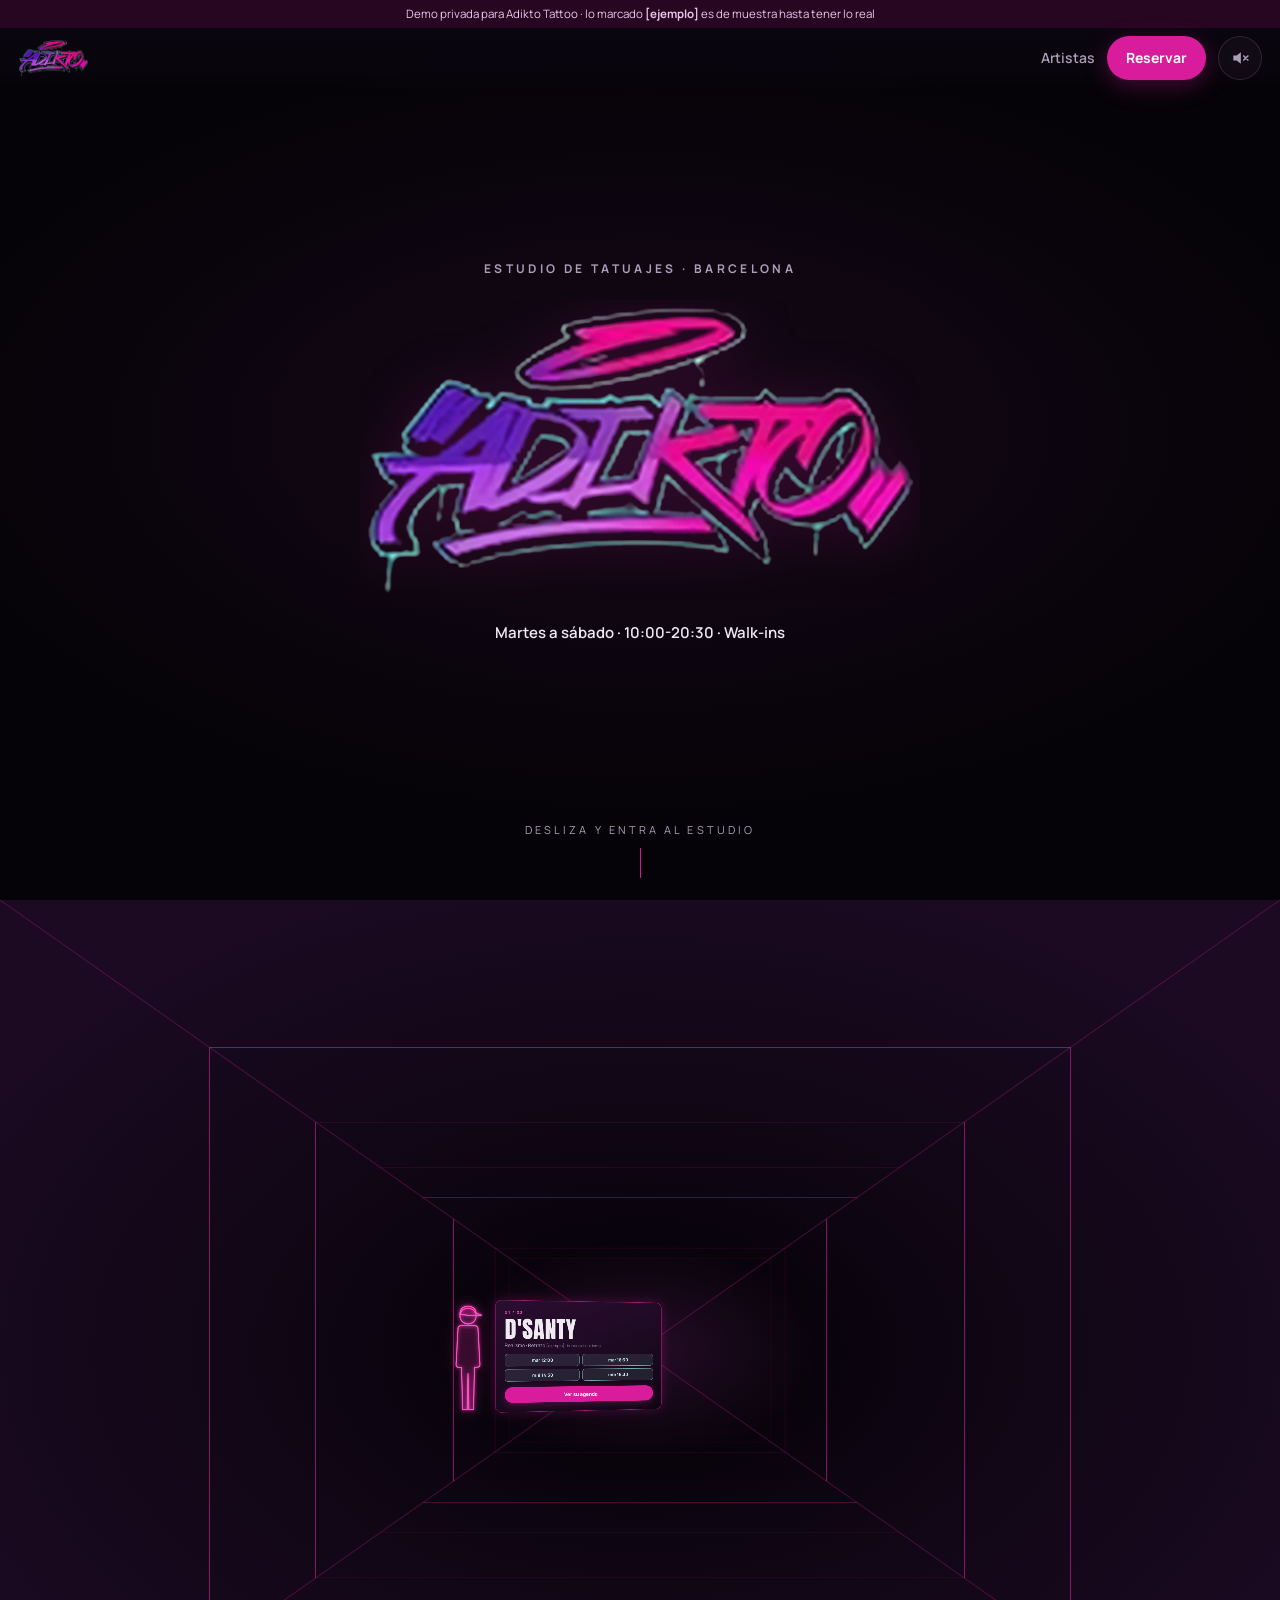
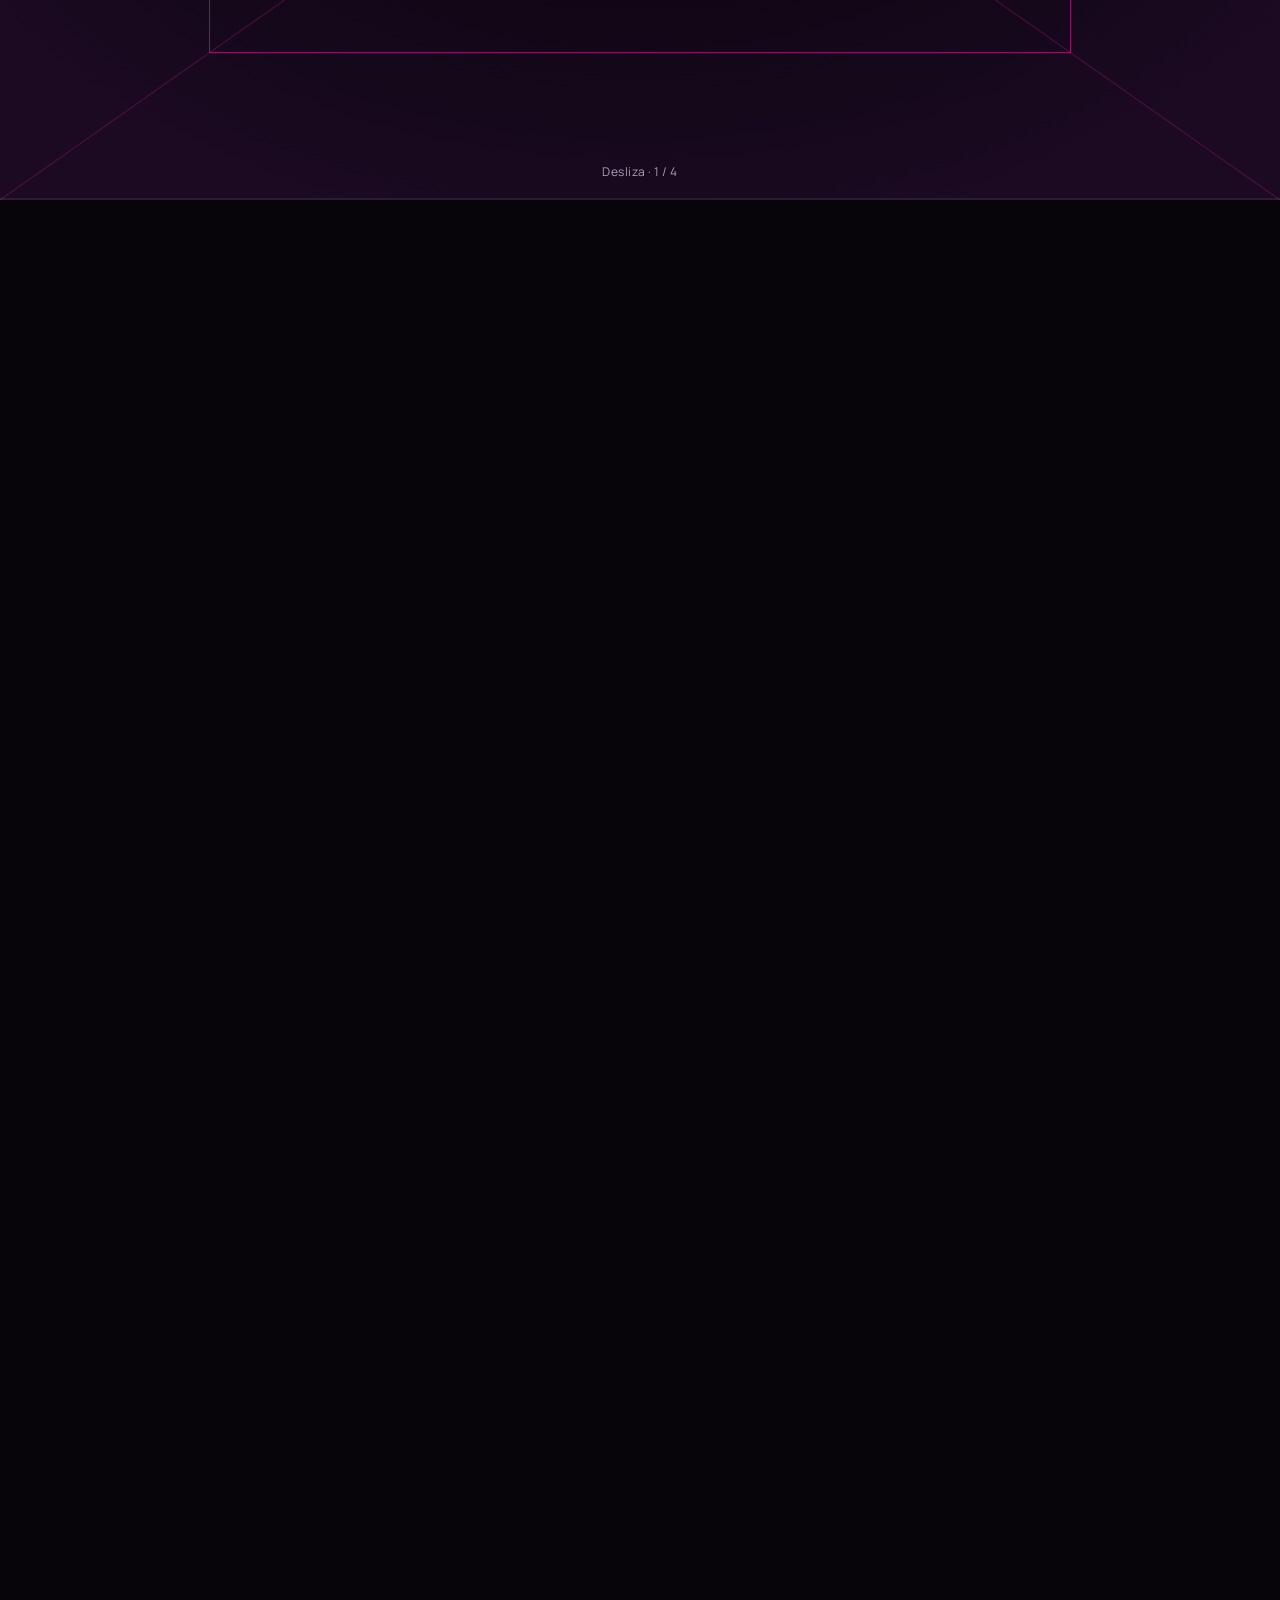
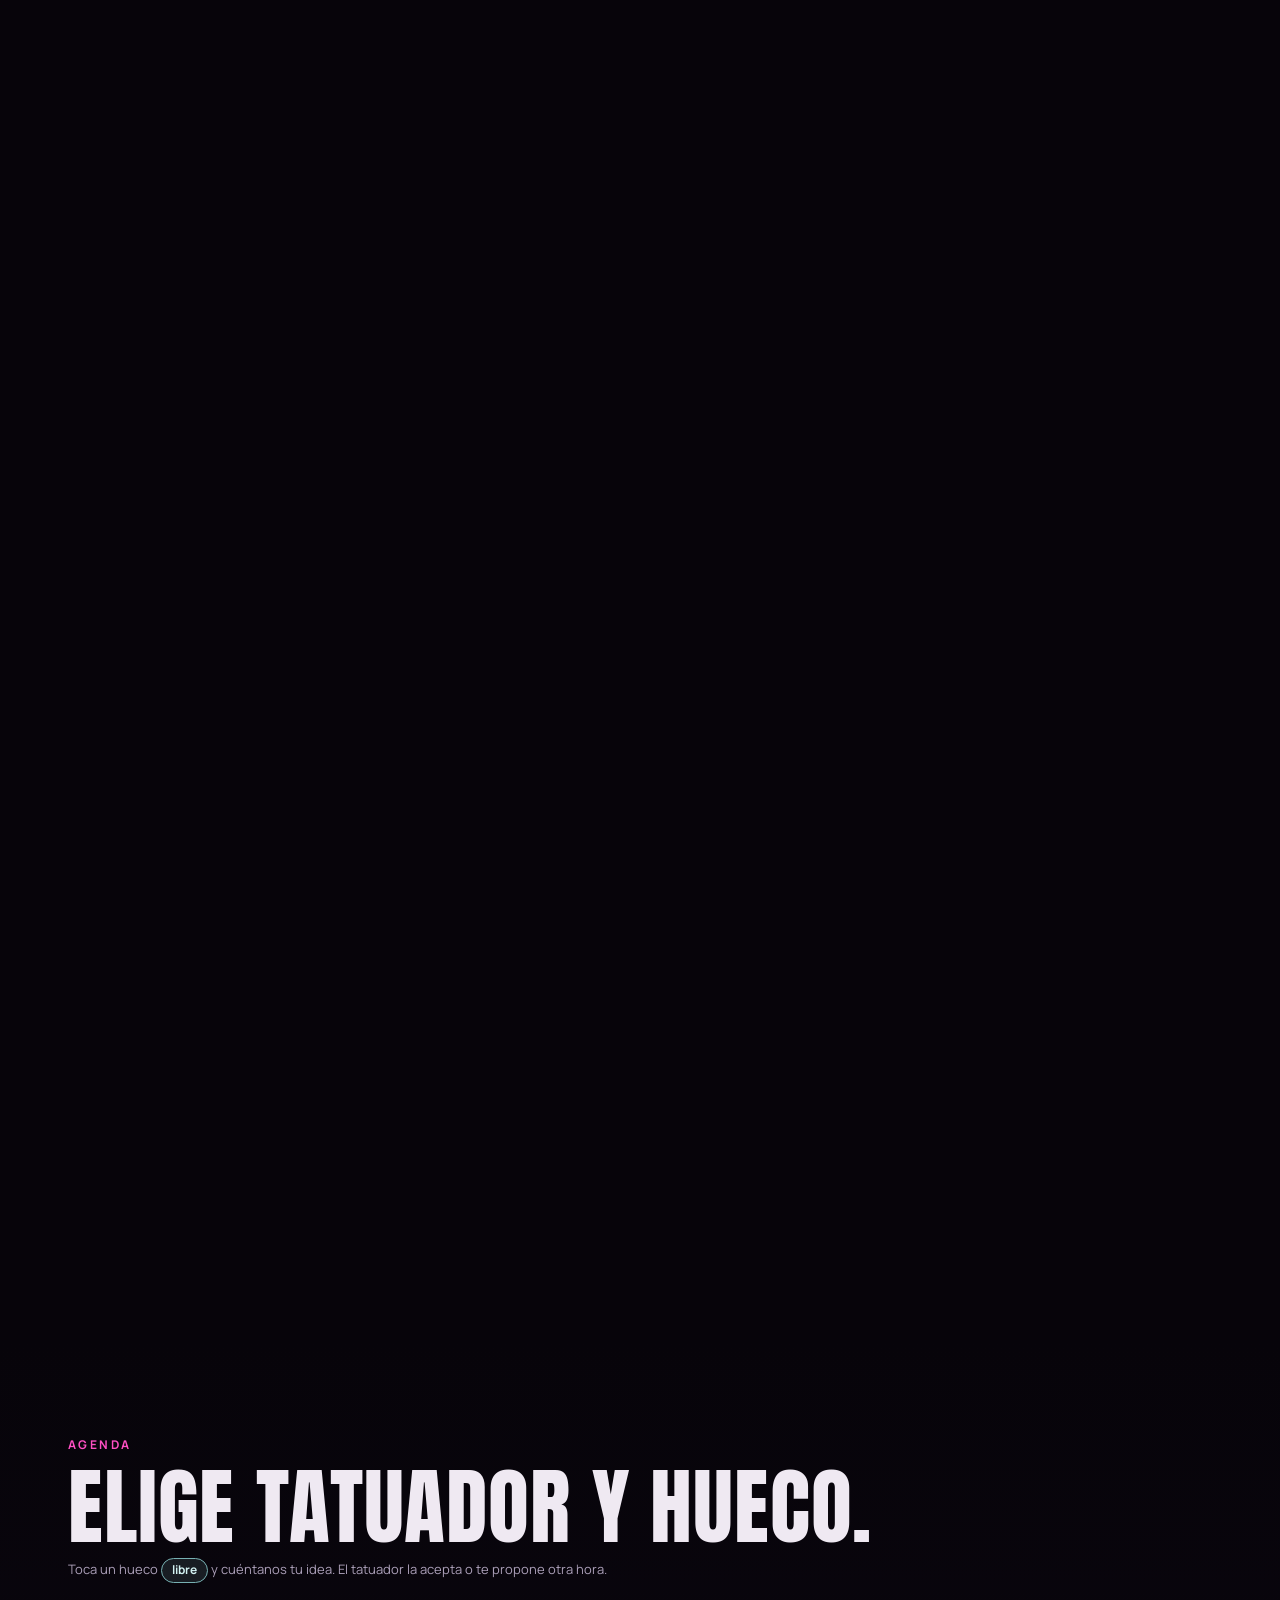
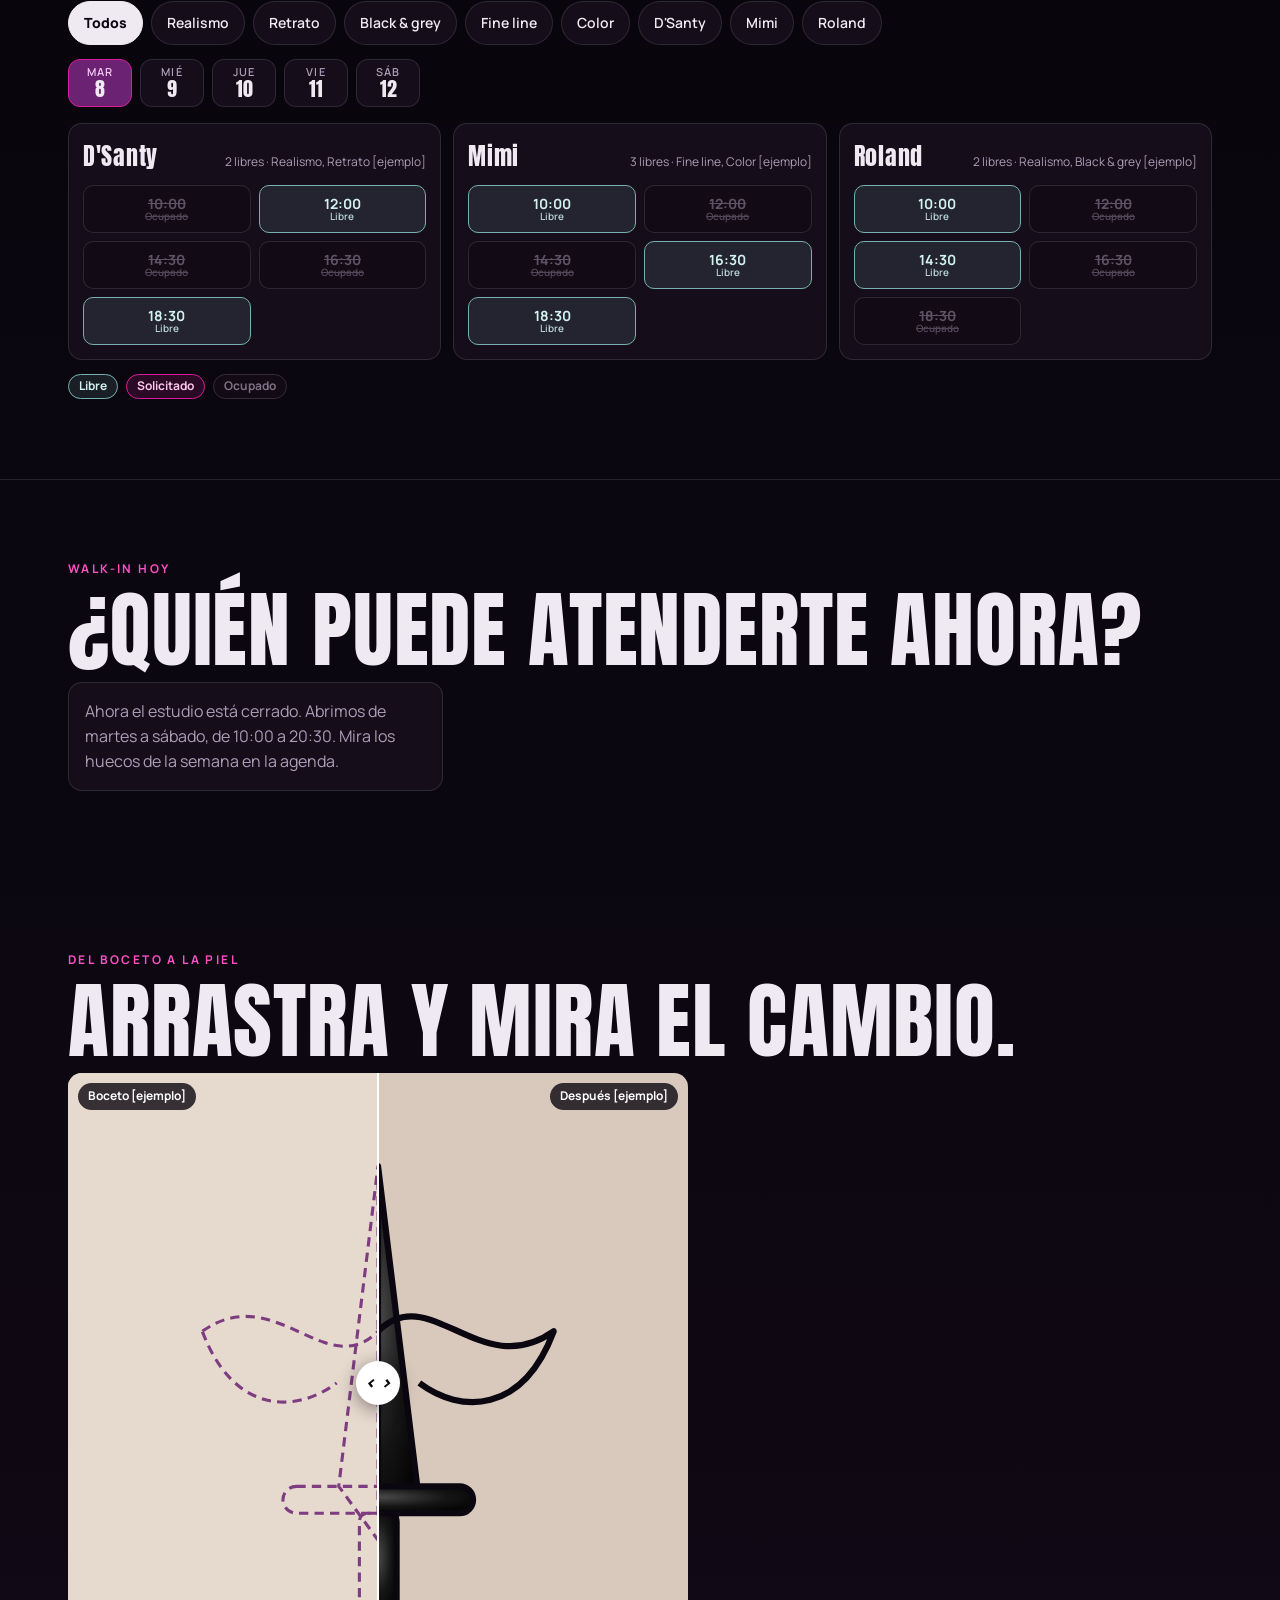
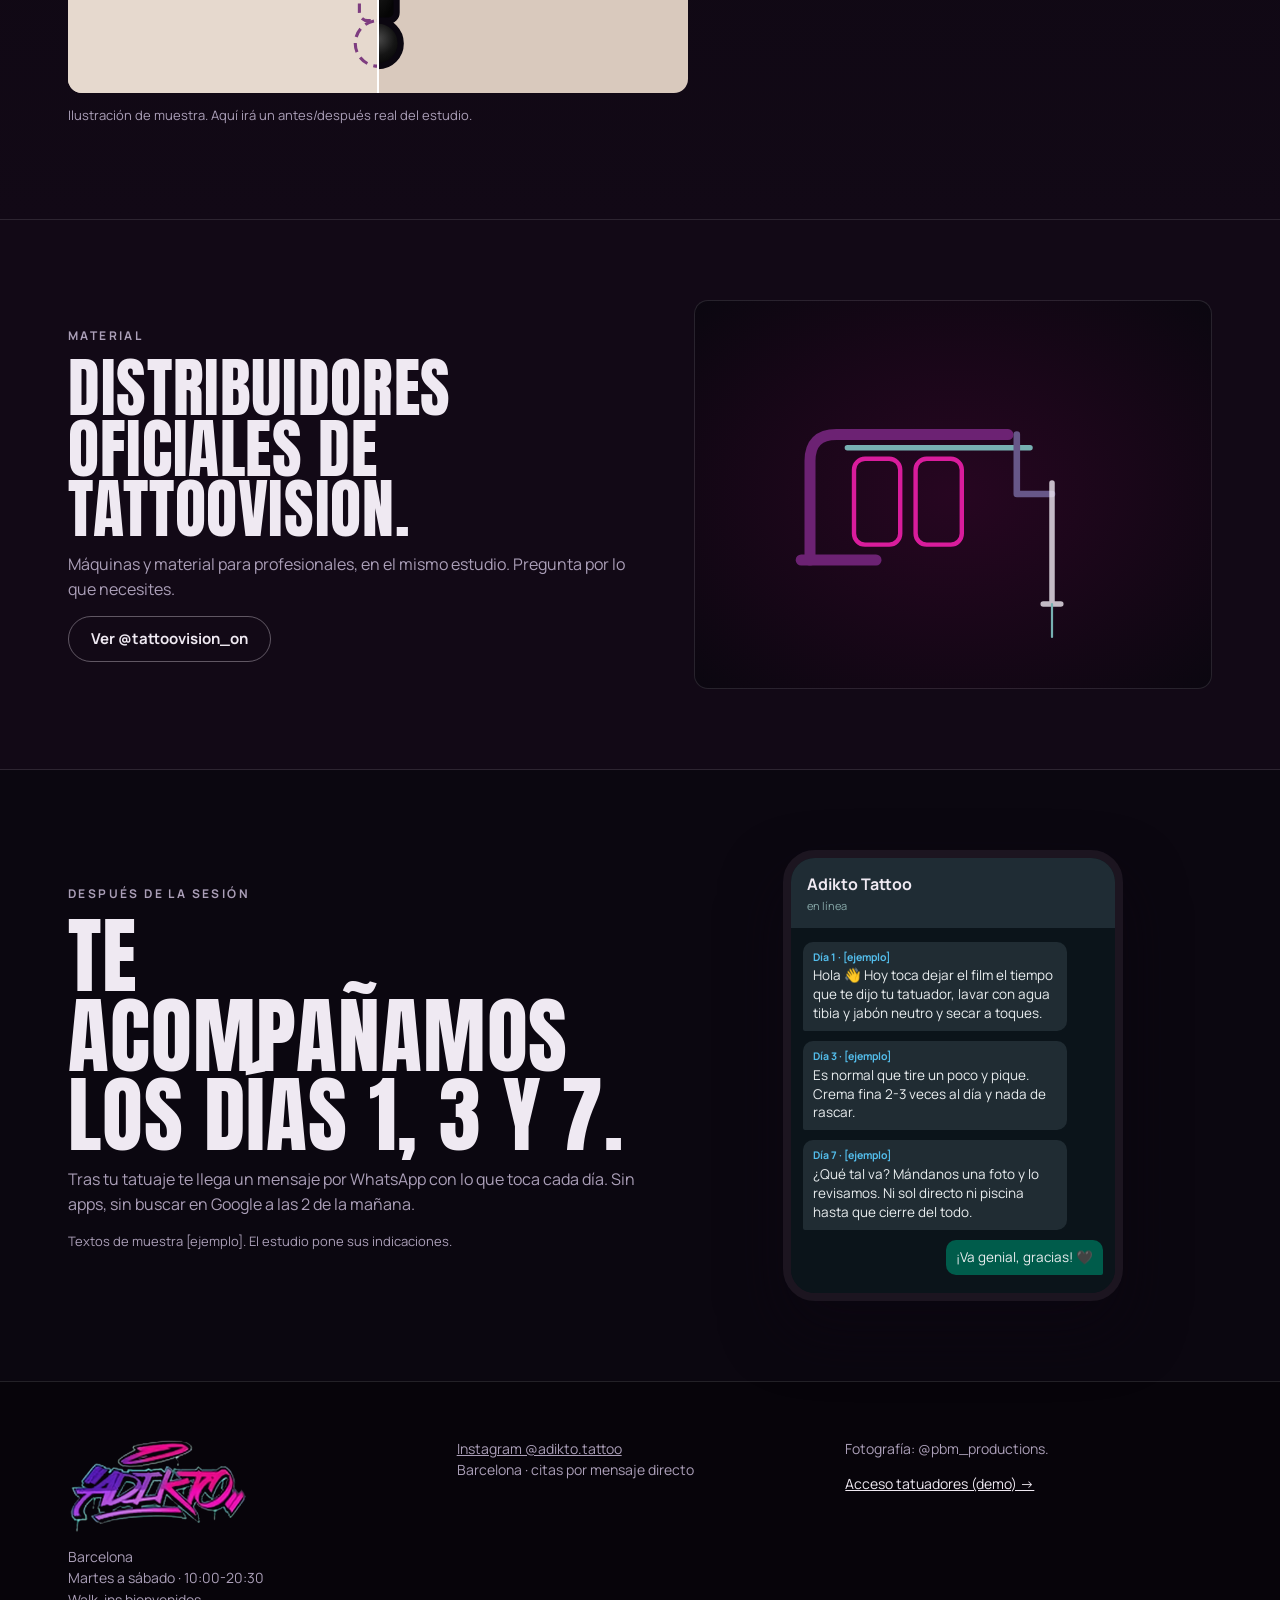
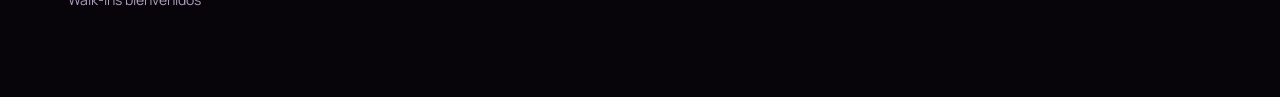
==== commit ea3299ad: "Adikto QA: gota y logo solos sin botón, sin desborde en móvil (Andy 27-nov) Co-Authored-By: Claude O" ====
--- a/adikto/index.html
+++ b/adikto/index.html
@@ -30,22 +30,16 @@
 </header>
 
 <main>
-<!-- 1. ENTRADA: el logo real aparece con tinta + zumbido de máquina (Web Audio) -->
+<!-- 1. ENTRADA: al cargar cae sola una gota de tinta y destapa el logo real. Sin botón. El zumbido (Web Audio) solo suena si se activa el altavoz de la cabecera. -->
 <section class="entrada" id="intro" aria-labelledby="h1">
   <div class="ent-centro">
     <p class="ent-pre">Estudio de tatuajes · Barcelona</p>
     <div class="ent-pila">
     <h1 id="h1" class="ent-logo">
       <img src="img/logo_adikto.webp" alt="Adikto Tattoo" width="588" height="314" fetchpriority="high">
-      
     </h1>
-    <div class="puerta" id="puerta">
-      <button type="button" class="btn btn-tinta btn-entrar" id="entrar">
-        <svg viewBox="0 0 24 24" aria-hidden="true"><path d="M4 9h4l5-4v14l-5-4H4z" fill="currentColor"/><path d="M16 8.5a5 5 0 0 1 0 7M18.6 6a8.5 8.5 0 0 1 0 12" fill="none" stroke="currentColor" stroke-width="1.8" stroke-linecap="round"/></svg>
-        Entrar con sonido
-      </button>
-      <button type="button" class="enlace-mudo" id="entrarMudo">Entrar sin sonido</button>
-    </div>
+    <i class="gotita" aria-hidden="true"></i>
+    <i class="onda" aria-hidden="true"></i>
     </div>
     <p class="ent-datos" id="entDatos">Martes a sábado · 10:00-20:30 · Walk-ins</p>
   </div>
--- a/adikto/estilo.css
+++ b/adikto/estilo.css
@@ -12,8 +12,11 @@
   --display:"Anton","Impact","Arial Narrow",sans-serif; --texto:"Manrope",system-ui,-apple-system,"Segoe UI",sans-serif;
 }
 *{box-sizing:border-box}
-html{scroll-behavior:smooth;overflow-x:clip}
-body{margin:0;background:var(--fondo);color:var(--tx);font-family:var(--texto);font-size:16px;line-height:1.55;-webkit-font-smoothing:antialiased;overflow-x:clip}
+/* red de seguridad, no la cura: el desborde se evita en origen (pasillo 3D, ver web.js). Safari < 16 no entiende «clip» y tiraba la
+   regla entera; por eso primero «hidden» en html (se propaga al viewport y no rompe el sticky del pasillo) y «clip» solo donde existe. */
+html{scroll-behavior:smooth;overflow-x:hidden;-webkit-text-size-adjust:100%;text-size-adjust:100%}
+@supports (overflow:clip){html{overflow-x:clip}body{overflow-x:clip}}
+body{margin:0;background:var(--fondo);color:var(--tx);font-family:var(--texto);font-size:16px;line-height:1.55;-webkit-font-smoothing:antialiased;max-width:100%}
 a{color:inherit}
 img,svg{display:block;max-width:100%}
 h1,h2,h3{font-family:var(--display);font-weight:400;letter-spacing:.01em;line-height:.95;margin:0 0 12px;text-transform:uppercase}
@@ -40,12 +43,12 @@
 .cab-barra{display:flex;justify-content:space-between;align-items:center;padding:8px var(--gut) 12px}
 .logo{display:block;text-decoration:none}
 .cab .logo img{height:38px;width:auto;opacity:0;transform:translateY(-6px);transition:opacity .6s var(--ease),transform .6s var(--ease)}
-.ya-dentro .cab .logo img{opacity:1;transform:none}
+.ya-dentro .cab .logo img{opacity:1;transform:none;transition-delay:2.2s} /* el logo pequeño llega cuando el grande ya se ha destapado */
 .cab-nav{display:flex;align-items:center;gap:12px}
 .cab-nav a:not(.btn){font-size:14px;font-weight:600;text-decoration:none;color:var(--tx2)}
 .cab-nav a:not(.btn):hover{color:var(--tx)}
 .cab-nav .btn{min-height:44px;padding:0 18px;font-size:14px}
-.sonido{width:44px;height:44px;border-radius:50%;border:1px solid var(--linea);background:#150d1acc;color:var(--tx);display:grid;place-items:center;cursor:pointer;transition:border-color .25s var(--ease)}
+.sonido{width:44px;height:44px;flex:0 0 44px;border-radius:50%;border:1px solid var(--linea);background:#150d1acc;color:var(--tx2);display:grid;place-items:center;cursor:pointer;transition:border-color .25s var(--ease)}
 .sonido:hover{border-color:var(--magenta)}
 .sonido svg{width:20px;height:20px}
 .sonido .alt{fill:currentColor}
@@ -54,35 +57,29 @@
 .sonido[aria-pressed=true]{border-color:var(--magenta);color:var(--magenta2)}
 @media (max-width:420px){.cab-nav a:not(.btn){display:none}}
 
-/* 1 · entrada: se reproduce sola al pulsar «Entrar» */
+/* 1 · entrada: se reproduce sola al cargar (sin botón); la clase .dentro la pone web.js en el primer fotograma */
 .entrada{position:relative;min-height:100vh;min-height:100svh;display:grid;place-items:center;overflow:hidden;background:radial-gradient(80% 60% at 50% 48%,#160819 0,#050307 72%);padding:calc(var(--cab) + 10px) var(--gut) 90px}
 .ent-centro{position:relative;z-index:2;text-align:center;width:100%;max-width:720px}
 .ent-pre{font-size:12px;font-weight:700;letter-spacing:.28em;text-transform:uppercase;color:var(--tx2);margin-bottom:22px}
 .ent-logo{position:relative;margin:0 auto;width:min(86vw,560px)}
-.ent-logo img{width:100%;height:auto;-webkit-mask-image:radial-gradient(circle at 50% 58%,#000 var(--r),transparent calc(var(--r) + 22%));mask-image:radial-gradient(circle at 50% 58%,#000 var(--r),transparent calc(var(--r) + 22%));filter:drop-shadow(0 8px 30px rgba(217,28,156,.25))}
-.ent-pila{display:grid;place-items:center}
-.ent-pila>*{grid-area:1/1}
+.ent-logo img{--r:-22%;width:100%;height:auto;-webkit-mask-image:radial-gradient(circle at 50% 58%,#000 var(--r),transparent calc(var(--r) + 22%));mask-image:radial-gradient(circle at 50% 58%,#000 var(--r),transparent calc(var(--r) + 22%));filter:drop-shadow(0 8px 30px rgba(217,28,156,.25))}
+.ent-pila{position:relative;display:grid;place-items:center}
+.ent-pila>.ent-logo{grid-area:1/1}
 .gotita{position:absolute;left:50%;top:56%;width:16px;height:22px;margin:-11px 0 0 -8px;border-radius:50% 50% 50% 50%/60% 60% 40% 40%;background:radial-gradient(circle at 34% 30%,#a993c9 0,#675788 12%,#2a0f30 34%,#050307 70%);border:1px solid rgba(217,28,156,.55);box-shadow:0 0 10px rgba(108,34,115,.9),0 0 22px rgba(217,28,156,.35);opacity:0}
 .onda{position:absolute;left:50%;top:56%;width:40px;height:40px;margin:-20px 0 0 -20px;border-radius:50%;border:1.5px solid #6C2273;box-shadow:0 0 12px rgba(103,87,136,.6);opacity:0}
-.puerta{display:flex;flex-direction:column;align-items:center;gap:6px;transition:opacity .45s var(--ease),transform .45s var(--ease)}
-.btn-entrar{min-height:54px;padding:0 30px;font-size:16px}
-.btn-entrar svg{width:22px;height:22px}
-.enlace-mudo{background:none;border:0;color:var(--tx2);font:600 14px var(--texto);text-decoration:underline;text-underline-offset:4px;min-height:44px;padding:0 14px;cursor:pointer}
-.enlace-mudo:hover{color:var(--tx)}
 .ent-datos{margin:22px 0 0;font-size:15px;font-weight:600;color:var(--tx);opacity:0;transform:translateY(10px)}
 .baja{position:absolute;bottom:22px;left:50%;transform:translateX(-50%);font-size:11px;letter-spacing:.28em;text-transform:uppercase;color:var(--tx2);opacity:0;white-space:nowrap}
 .baja::after{content:"";display:block;width:1px;height:30px;background:var(--magenta);margin:10px auto 0;animation:baja 1.8s var(--ease) infinite}
 @keyframes baja{0%{transform:scaleY(0);transform-origin:top}50%{transform:scaleY(1);transform-origin:top}51%{transform-origin:bottom}100%{transform:scaleY(0);transform-origin:bottom}}
-/* antes de entrar: el logo espera tapado; al entrar, la tinta se abre y lo destapa */
-.dentro .gotita{animation:cae .7s cubic-bezier(.55,0,1,.45) forwards}
-.dentro .onda{animation:onda 1.1s var(--ease) .66s forwards}
-.dentro .ent-logo img{animation:revela 1.5s var(--ease) .66s forwards}
-.dentro .puerta{opacity:0;transform:translateY(8px);pointer-events:none;visibility:hidden;transition:opacity .45s var(--ease),transform .45s var(--ease),visibility 0s .45s}
-.dentro .ent-datos{animation:sube .9s var(--ease) 1.9s forwards}
-.dentro .baja{animation:aparece .9s var(--ease) 2.6s forwards}
+/* el logo espera tapado; cae la gota (0,25 s), se abre la onda y la tinta lo destapa */
+.dentro .gotita{animation:cae .7s cubic-bezier(.55,0,1,.45) .25s forwards}
+.dentro .onda{animation:onda 1.1s var(--ease) .91s forwards}
+.dentro .ent-logo img{animation:revela 1.5s var(--ease) .91s forwards}
+.dentro .ent-datos{animation:sube .9s var(--ease) 2.1s forwards}
+.dentro .baja{animation:aparece .9s var(--ease) 2.8s forwards}
 @keyframes cae{0%{opacity:1;transform:translateY(-55vh) scaleY(1.25)}92%{opacity:1;transform:translateY(0) scaleY(1.1)}100%{opacity:0;transform:scale(1.8,.35)}}
 @keyframes onda{0%{opacity:.9;transform:scale(.2)}100%{opacity:0;transform:scale(9)}}
-@keyframes revela{to{--r:120%}}
+@keyframes revela{from{--r:-22%}to{--r:120%}}
 @keyframes sube{to{opacity:1;transform:none}}
 @keyframes aparece{to{opacity:1}}
 
@@ -92,14 +89,15 @@
 .fuga,.marcos,.guia,.progreso{display:none}
 .artistas{display:grid;gap:28px;padding:0 var(--gut);max-width:1180px;margin:0 auto}
 .pasillo.vivo{height:760vh;height:760svh}
-.vivo .escena{position:sticky;top:0;height:100vh;height:100svh;padding:0;overflow:hidden;perspective:720px;perspective-origin:50% 50%;background:radial-gradient(60% 55% at 50% 50%,#000 0,#0d0511 35%,#1b0a22 100%)}
+.vivo .escena{position:sticky;top:0;height:100vh;height:100svh;padding:0;overflow:hidden;clip-path:inset(0);perspective:720px;perspective-origin:50% 50%;background:radial-gradient(60% 55% at 50% 50%,#000 0,#0d0511 35%,#1b0a22 100%)}
 .vivo .fuga{display:block;position:absolute;inset:0;pointer-events:none;background:
   linear-gradient(to top right,transparent calc(50% - 1px),rgba(217,28,156,.28) 50%,transparent calc(50% + 1px)),
   linear-gradient(to top left,transparent calc(50% - 1px),rgba(217,28,156,.28) 50%,transparent calc(50% + 1px)),
   radial-gradient(14% 12% at 50% 50%,rgba(108,34,115,.35),transparent)}
-.vivo .marcos{display:block;position:absolute;inset:0;perspective:720px;pointer-events:none}
+/* cada capa 3D recorta lo suyo: WebKit no siempre deja que el overflow:hidden de un abuelo recorte hijos con translateZ */
+.vivo .marcos{display:block;position:absolute;inset:0;perspective:720px;pointer-events:none;overflow:hidden}
 .marco{position:absolute;left:50%;top:50%;width:100%;height:100%;border:1.5px solid rgba(217,28,156,.6);will-change:transform,opacity;visibility:hidden}
-.vivo .artistas{display:block;position:absolute;inset:0;padding:0;max-width:none;perspective:720px;pointer-events:none}
+.vivo .artistas{display:block;position:absolute;inset:0;padding:0;max-width:none;perspective:720px;pointer-events:none;overflow:hidden}
 .vivo .artista{pointer-events:auto}
 .vivo .artista{position:absolute;left:50%;top:52%;width:min(640px,90vw);will-change:transform,opacity;visibility:hidden;backface-visibility:hidden}
 .vivo .artista.centro{width:min(760px,92vw)}
@@ -265,6 +263,7 @@
   html{scroll-behavior:auto}
   .gotita,.onda{display:none}
   .dentro .ent-logo img{animation:none;-webkit-mask-image:none;mask-image:none}
+  .ya-dentro .cab .logo img{transition:none}
   .dentro .ent-datos,.dentro .baja{animation:none;opacity:1;transform:none}
   .baja{transform:translateX(-50%)}
   .msg{transition:none}
